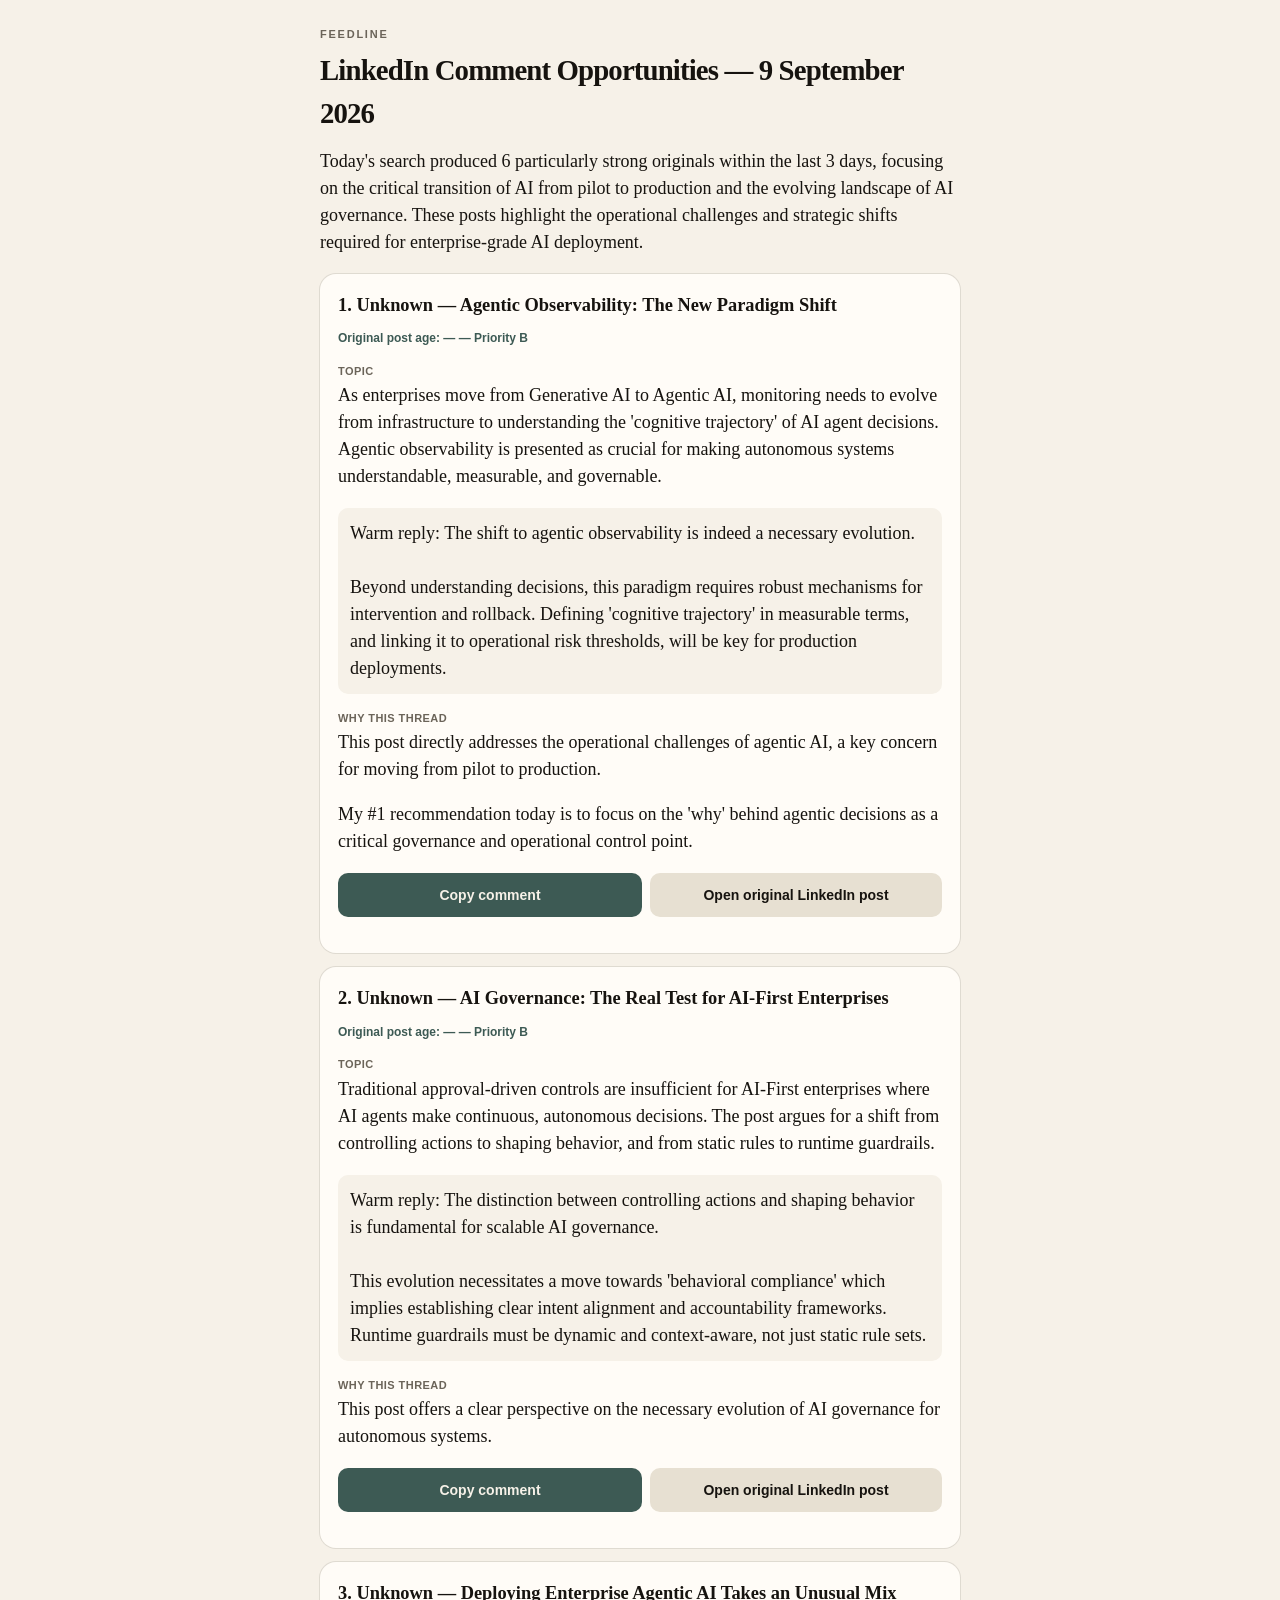
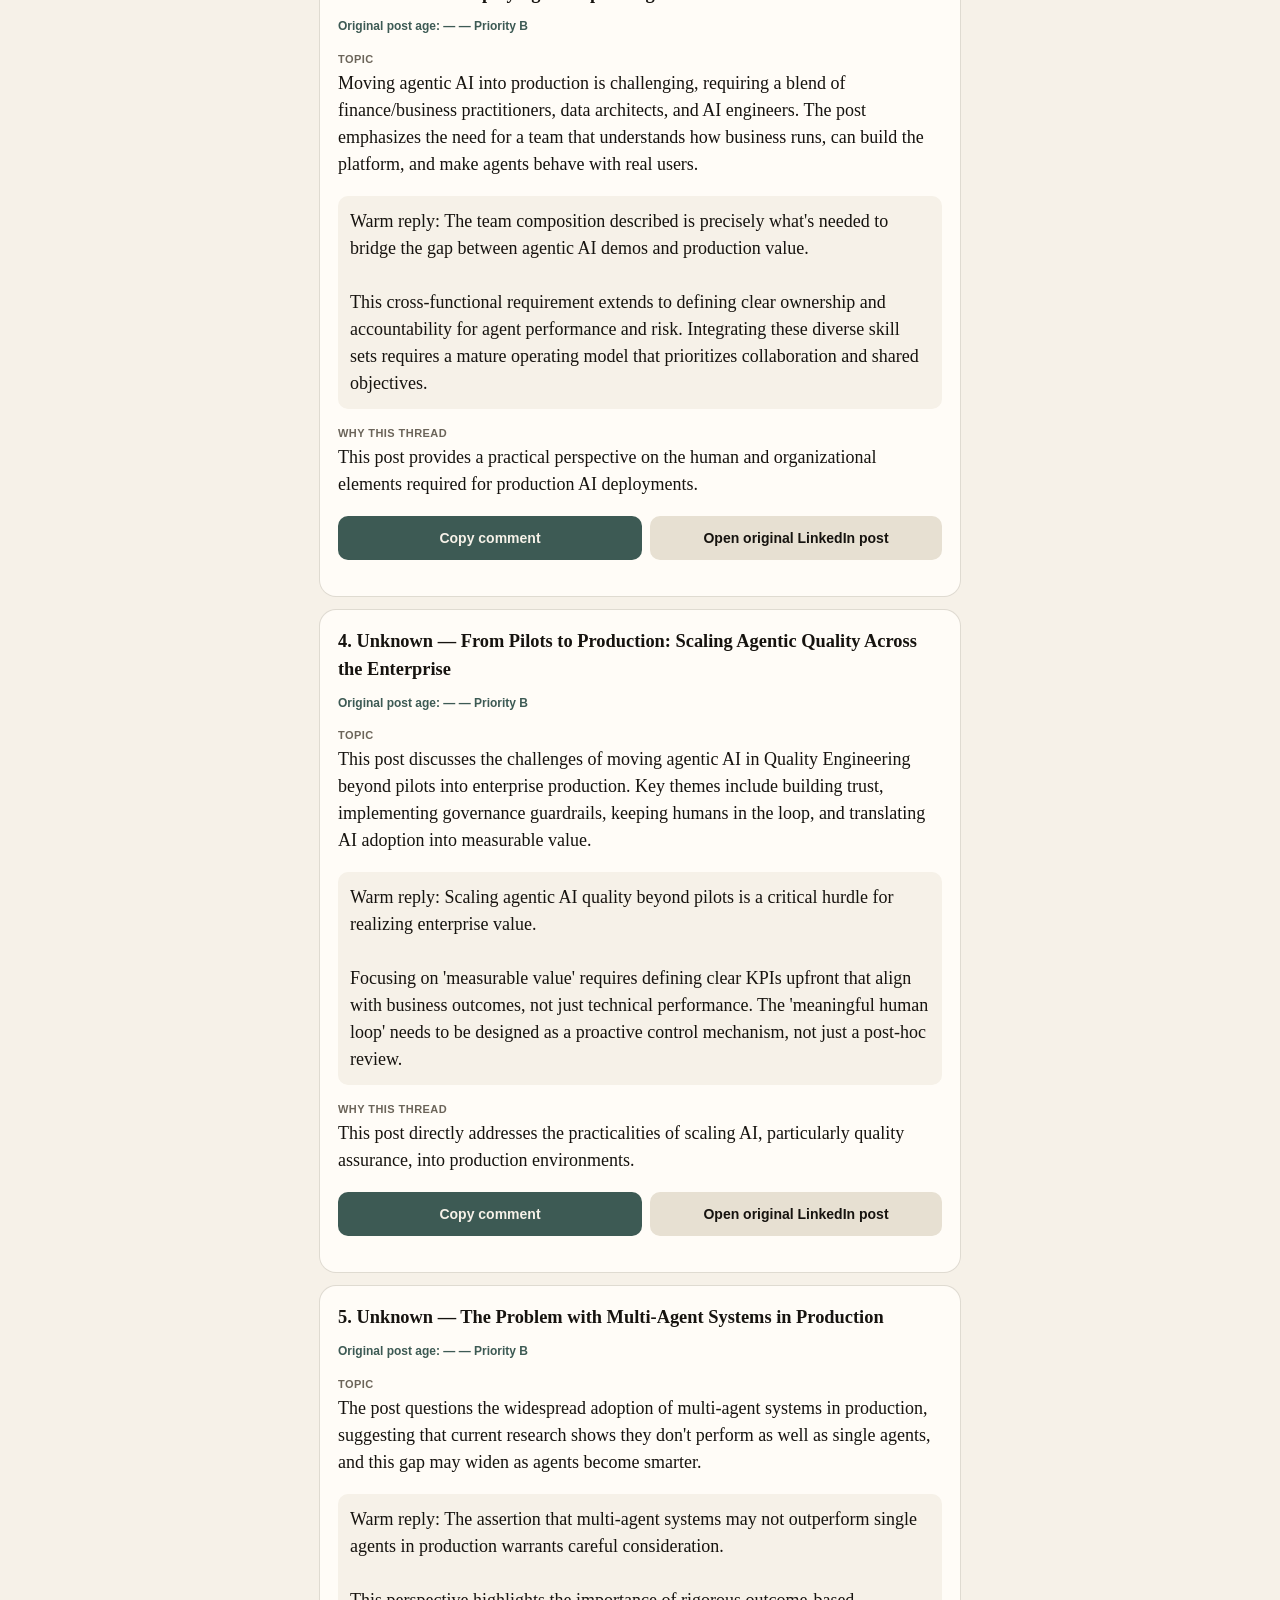
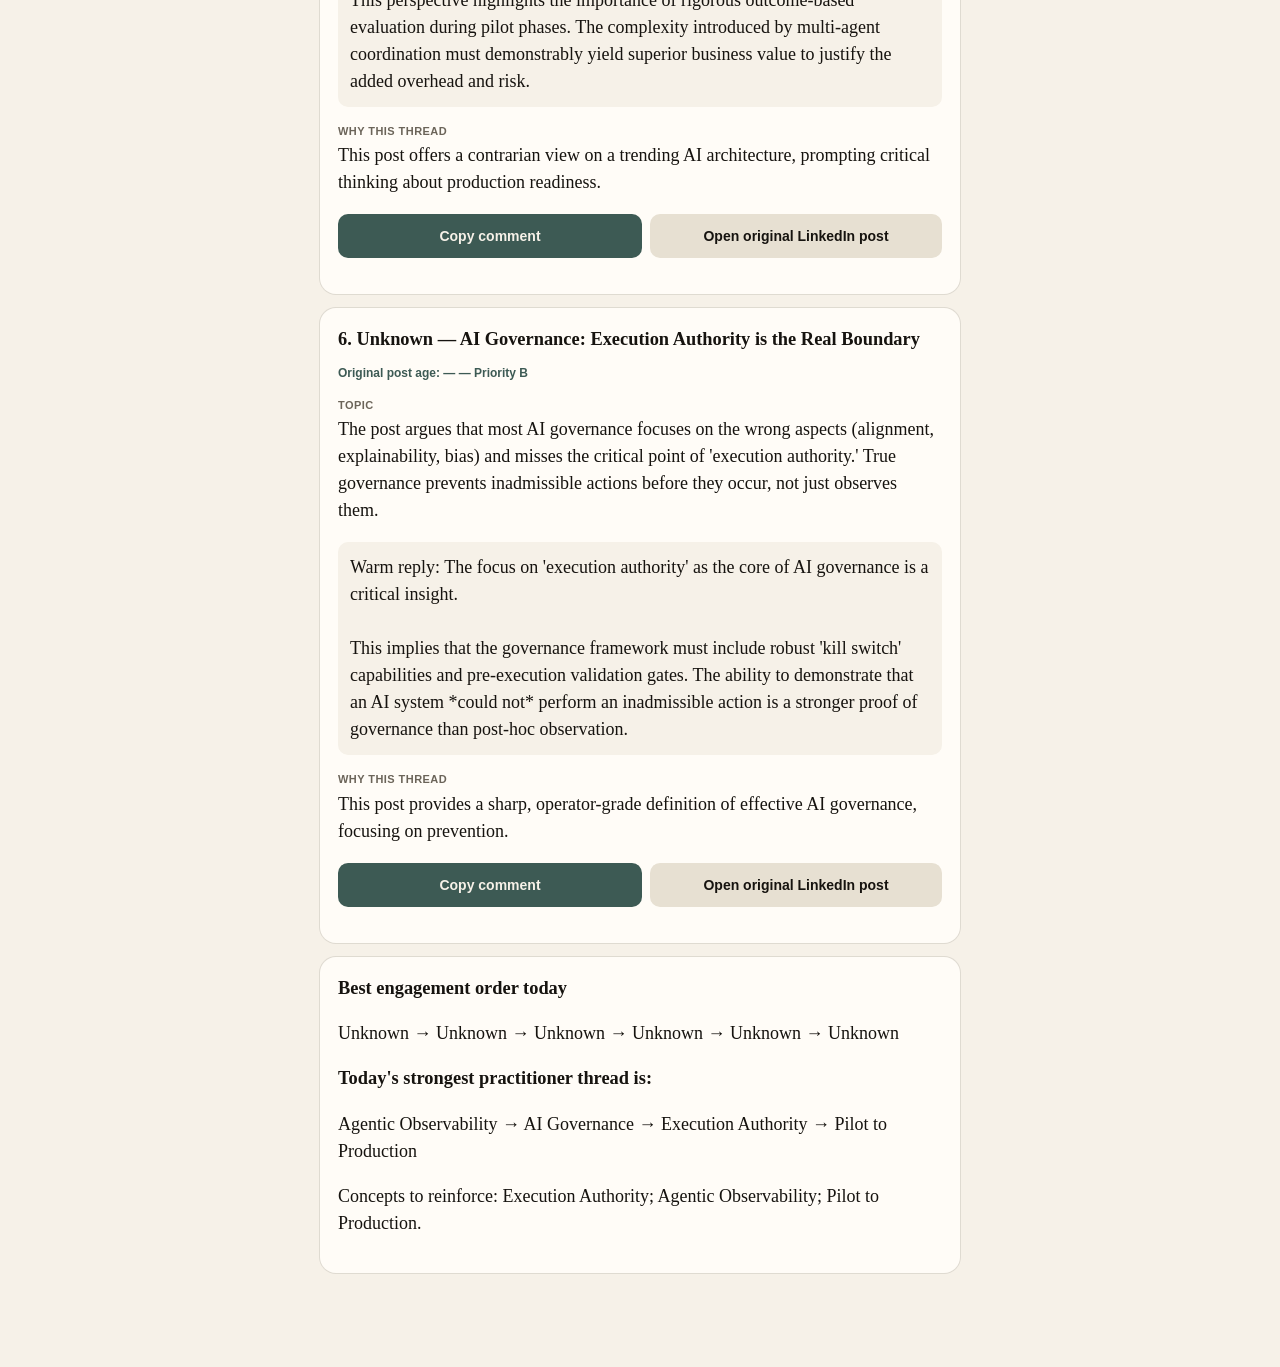
==== docs/archive/2026-09-09.html @ 779141d2 "archive 2026-09-09" ====
<!doctype html>
<html lang="en">
<head>
  <meta charset="utf-8"/>
  <meta name="viewport" content="width=device-width, initial-scale=1"/>
  <title>LinkedIn Comment Opportunities — 9 September 2026</title>
  <style>
    :root { --bg:#f6f1e8; --ink:#16130f; --muted:#6b6459; --card:#fffcf7; --accent:#3d5a54; --line:rgba(22,19,15,.1); }
    * { box-sizing: border-box; }
    body { margin:0; background:var(--bg); color:var(--ink); font: 18px/1.5 Georgia, serif; padding:28px 18px 80px; }
    main { max-width:40rem; margin:0 auto; }
    .kicker { font: 600 11px/1.2 Segoe UI, sans-serif; letter-spacing:.16em; text-transform:uppercase; color:var(--muted); }
    h1 { font-size:1.8rem; letter-spacing:-.03em; margin:8px 0 12px; }
    .lede { margin:0 0 18px; }
    .item { background:var(--card); border-radius:16px; padding:18px; box-shadow:0 0 0 1px var(--line); margin-bottom:14px; }
    h2 { font-size:1.15rem; margin:0 0 6px; }
    .pri { font: 600 12px/1.3 Segoe UI, sans-serif; color:var(--accent); }
    strong { font: 600 11px/1.2 Segoe UI, sans-serif; letter-spacing:.04em; text-transform:uppercase; color:var(--muted); display:block; margin-bottom:4px; }
    blockquote { margin:0 0 10px; padding:12px; background:var(--bg); border-radius:10px; white-space:pre-wrap; }
    .row { display:flex; gap:8px; }
    button, a { min-height:44px; flex:1; display:inline-flex; align-items:center; justify-content:center; border-radius:10px; text-decoration:none; font: 600 14px Segoe UI, sans-serif; }
    button { border:0; background:var(--accent); color:var(--bg); cursor:pointer; }
    a { background:#e7e0d2; color:var(--ink); }
  </style>
</head>
<body>
<main>
  <div class="kicker">Feedline</div>
  <h1>LinkedIn Comment Opportunities — 9 September 2026</h1>
  <p class="lede">Today's search produced 6 particularly strong originals within the last 3 days, focusing on the critical transition of AI from pilot to production and the evolving landscape of AI governance. These posts highlight the operational challenges and strategic shifts required for enterprise-grade AI deployment.</p>
  <section class="item">
  <h2>1. Unknown — Agentic Observability: The New Paradigm Shift</h2>
  <p class="pri">Original post age: — — Priority B</p>
  <p class="topic"><strong>Topic</strong> As enterprises move from Generative AI to Agentic AI, monitoring needs to evolve from infrastructure to understanding the 'cognitive trajectory' of AI agent decisions. Agentic observability is presented as crucial for making autonomous systems understandable, measurable, and governable.</p>
  <blockquote>Warm reply: The shift to agentic observability is indeed a necessary evolution.<br/><br/>Beyond understanding decisions, this paradigm requires robust mechanisms for intervention and rollback. Defining 'cognitive trajectory' in measurable terms, and linking it to operational risk thresholds, will be key for production deployments.</blockquote>
  <p class="why"><strong>Why this thread</strong> This post directly addresses the operational challenges of agentic AI, a key concern for moving from pilot to production.</p>
  <p class="note">My #1 recommendation today is to focus on the 'why' behind agentic decisions as a critical governance and operational control point.</p>
  <p class="row">
    <button type="button" data-copy="Warm reply: The shift to agentic observability is indeed a necessary evolution.

Beyond understanding decisions, this paradigm requires robust mechanisms for intervention and rollback. Defining 'cognitive trajectory' in measurable terms, and linking it to operational risk thresholds, will be key for production deployments.">Copy comment</button>
    <a href="https://www.linkedin.com/feed/update/urn:li:ugcPost:7501569066235486208" target="_blank" rel="noreferrer">Open original LinkedIn post</a>
  </p>
</section>
<section class="item">
  <h2>2. Unknown — AI Governance: The Real Test for AI-First Enterprises</h2>
  <p class="pri">Original post age: — — Priority B</p>
  <p class="topic"><strong>Topic</strong> Traditional approval-driven controls are insufficient for AI-First enterprises where AI agents make continuous, autonomous decisions. The post argues for a shift from controlling actions to shaping behavior, and from static rules to runtime guardrails.</p>
  <blockquote>Warm reply: The distinction between controlling actions and shaping behavior is fundamental for scalable AI governance.<br/><br/>This evolution necessitates a move towards 'behavioral compliance' which implies establishing clear intent alignment and accountability frameworks. Runtime guardrails must be dynamic and context-aware, not just static rule sets.</blockquote>
  <p class="why"><strong>Why this thread</strong> This post offers a clear perspective on the necessary evolution of AI governance for autonomous systems.</p>
  
  <p class="row">
    <button type="button" data-copy="Warm reply: The distinction between controlling actions and shaping behavior is fundamental for scalable AI governance.

This evolution necessitates a move towards 'behavioral compliance' which implies establishing clear intent alignment and accountability frameworks. Runtime guardrails must be dynamic and context-aware, not just static rule sets.">Copy comment</button>
    <a href="https://www.linkedin.com/feed/update/urn:li:ugcPost:7426933922481086464" target="_blank" rel="noreferrer">Open original LinkedIn post</a>
  </p>
</section>
<section class="item">
  <h2>3. Unknown — Deploying Enterprise Agentic AI Takes an Unusual Mix</h2>
  <p class="pri">Original post age: — — Priority B</p>
  <p class="topic"><strong>Topic</strong> Moving agentic AI into production is challenging, requiring a blend of finance/business practitioners, data architects, and AI engineers. The post emphasizes the need for a team that understands how business runs, can build the platform, and make agents behave with real users.</p>
  <blockquote>Warm reply: The team composition described is precisely what's needed to bridge the gap between agentic AI demos and production value.<br/><br/>This cross-functional requirement extends to defining clear ownership and accountability for agent performance and risk. Integrating these diverse skill sets requires a mature operating model that prioritizes collaboration and shared objectives.</blockquote>
  <p class="why"><strong>Why this thread</strong> This post provides a practical perspective on the human and organizational elements required for production AI deployments.</p>
  
  <p class="row">
    <button type="button" data-copy="Warm reply: The team composition described is precisely what's needed to bridge the gap between agentic AI demos and production value.

This cross-functional requirement extends to defining clear ownership and accountability for agent performance and risk. Integrating these diverse skill sets requires a mature operating model that prioritizes collaboration and shared objectives.">Copy comment</button>
    <a href="https://www.linkedin.com/feed/update/urn:li:share:7491062060735369216" target="_blank" rel="noreferrer">Open original LinkedIn post</a>
  </p>
</section>
<section class="item">
  <h2>4. Unknown — From Pilots to Production: Scaling Agentic Quality Across the Enterprise</h2>
  <p class="pri">Original post age: — — Priority B</p>
  <p class="topic"><strong>Topic</strong> This post discusses the challenges of moving agentic AI in Quality Engineering beyond pilots into enterprise production. Key themes include building trust, implementing governance guardrails, keeping humans in the loop, and translating AI adoption into measurable value.</p>
  <blockquote>Warm reply: Scaling agentic AI quality beyond pilots is a critical hurdle for realizing enterprise value.<br/><br/>Focusing on 'measurable value' requires defining clear KPIs upfront that align with business outcomes, not just technical performance. The 'meaningful human loop' needs to be designed as a proactive control mechanism, not just a post-hoc review.</blockquote>
  <p class="why"><strong>Why this thread</strong> This post directly addresses the practicalities of scaling AI, particularly quality assurance, into production environments.</p>
  
  <p class="row">
    <button type="button" data-copy="Warm reply: Scaling agentic AI quality beyond pilots is a critical hurdle for realizing enterprise value.

Focusing on 'measurable value' requires defining clear KPIs upfront that align with business outcomes, not just technical performance. The 'meaningful human loop' needs to be designed as a proactive control mechanism, not just a post-hoc review.">Copy comment</button>
    <a href="https://www.linkedin.com/feed/update/urn:li:share:7503001369935654912" target="_blank" rel="noreferrer">Open original LinkedIn post</a>
  </p>
</section>
<section class="item">
  <h2>5. Unknown — The Problem with Multi-Agent Systems in Production</h2>
  <p class="pri">Original post age: — — Priority B</p>
  <p class="topic"><strong>Topic</strong> The post questions the widespread adoption of multi-agent systems in production, suggesting that current research shows they don't perform as well as single agents, and this gap may widen as agents become smarter.</p>
  <blockquote>Warm reply: The assertion that multi-agent systems may not outperform single agents in production warrants careful consideration.<br/><br/>This perspective highlights the importance of rigorous outcome-based evaluation during pilot phases. The complexity introduced by multi-agent coordination must demonstrably yield superior business value to justify the added overhead and risk.</blockquote>
  <p class="why"><strong>Why this thread</strong> This post offers a contrarian view on a trending AI architecture, prompting critical thinking about production readiness.</p>
  
  <p class="row">
    <button type="button" data-copy="Warm reply: The assertion that multi-agent systems may not outperform single agents in production warrants careful consideration.

This perspective highlights the importance of rigorous outcome-based evaluation during pilot phases. The complexity introduced by multi-agent coordination must demonstrably yield superior business value to justify the added overhead and risk.">Copy comment</button>
    <a href="https://www.linkedin.com/feed/update/urn:li:ugcPost:7501800679838003200" target="_blank" rel="noreferrer">Open original LinkedIn post</a>
  </p>
</section>
<section class="item">
  <h2>6. Unknown — AI Governance: Execution Authority is the Real Boundary</h2>
  <p class="pri">Original post age: — — Priority B</p>
  <p class="topic"><strong>Topic</strong> The post argues that most AI governance focuses on the wrong aspects (alignment, explainability, bias) and misses the critical point of 'execution authority.' True governance prevents inadmissible actions before they occur, not just observes them.</p>
  <blockquote>Warm reply: The focus on 'execution authority' as the core of AI governance is a critical insight.<br/><br/>This implies that the governance framework must include robust 'kill switch' capabilities and pre-execution validation gates. The ability to demonstrate that an AI system *could not* perform an inadmissible action is a stronger proof of governance than post-hoc observation.</blockquote>
  <p class="why"><strong>Why this thread</strong> This post provides a sharp, operator-grade definition of effective AI governance, focusing on prevention.</p>
  
  <p class="row">
    <button type="button" data-copy="Warm reply: The focus on 'execution authority' as the core of AI governance is a critical insight.

This implies that the governance framework must include robust 'kill switch' capabilities and pre-execution validation gates. The ability to demonstrate that an AI system *could not* perform an inadmissible action is a stronger proof of governance than post-hoc observation.">Copy comment</button>
    <a href="https://www.linkedin.com/feed/update/urn:li:ugcPost:7500919466998992896" target="_blank" rel="noreferrer">Open original LinkedIn post</a>
  </p>
</section>
  <section class="item">
    <h2>Best engagement order today</h2>
    <p>Unknown → Unknown → Unknown → Unknown → Unknown → Unknown</p>
    <h2>Today's strongest practitioner thread is:</h2>
    <p>Agentic Observability → AI Governance → Execution Authority → Pilot to Production</p>
    <p>Concepts to reinforce: Execution Authority; Agentic Observability; Pilot to Production.</p>
  </section>
</main>
<script>
  document.querySelectorAll("[data-copy]").forEach((btn) => {
    btn.addEventListener("click", async () => {
      const text = btn.getAttribute("data-copy") || "";
      try { await navigator.clipboard.writeText(text); btn.textContent = "Copied";
        setTimeout(() => { btn.textContent = "Copy comment"; }, 1400); } catch {}
    });
  });
</script>
</body>
</html>
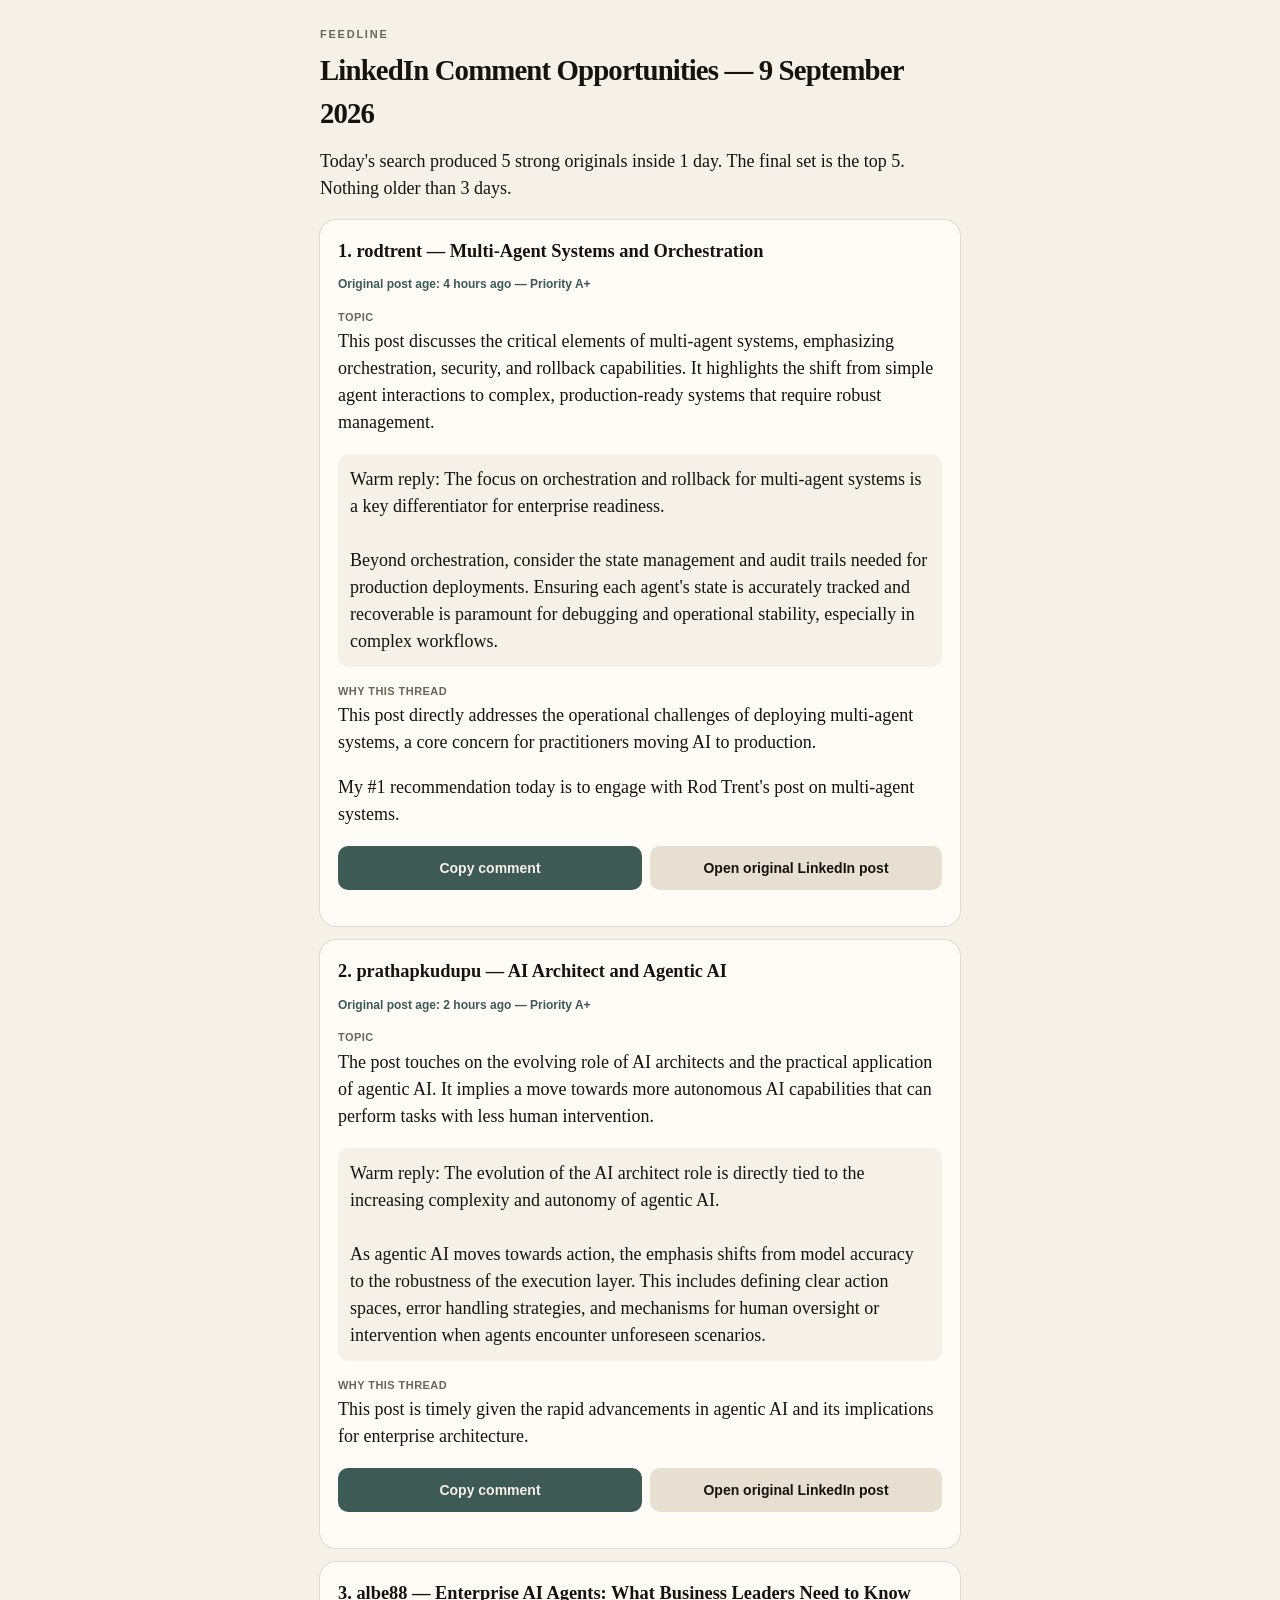
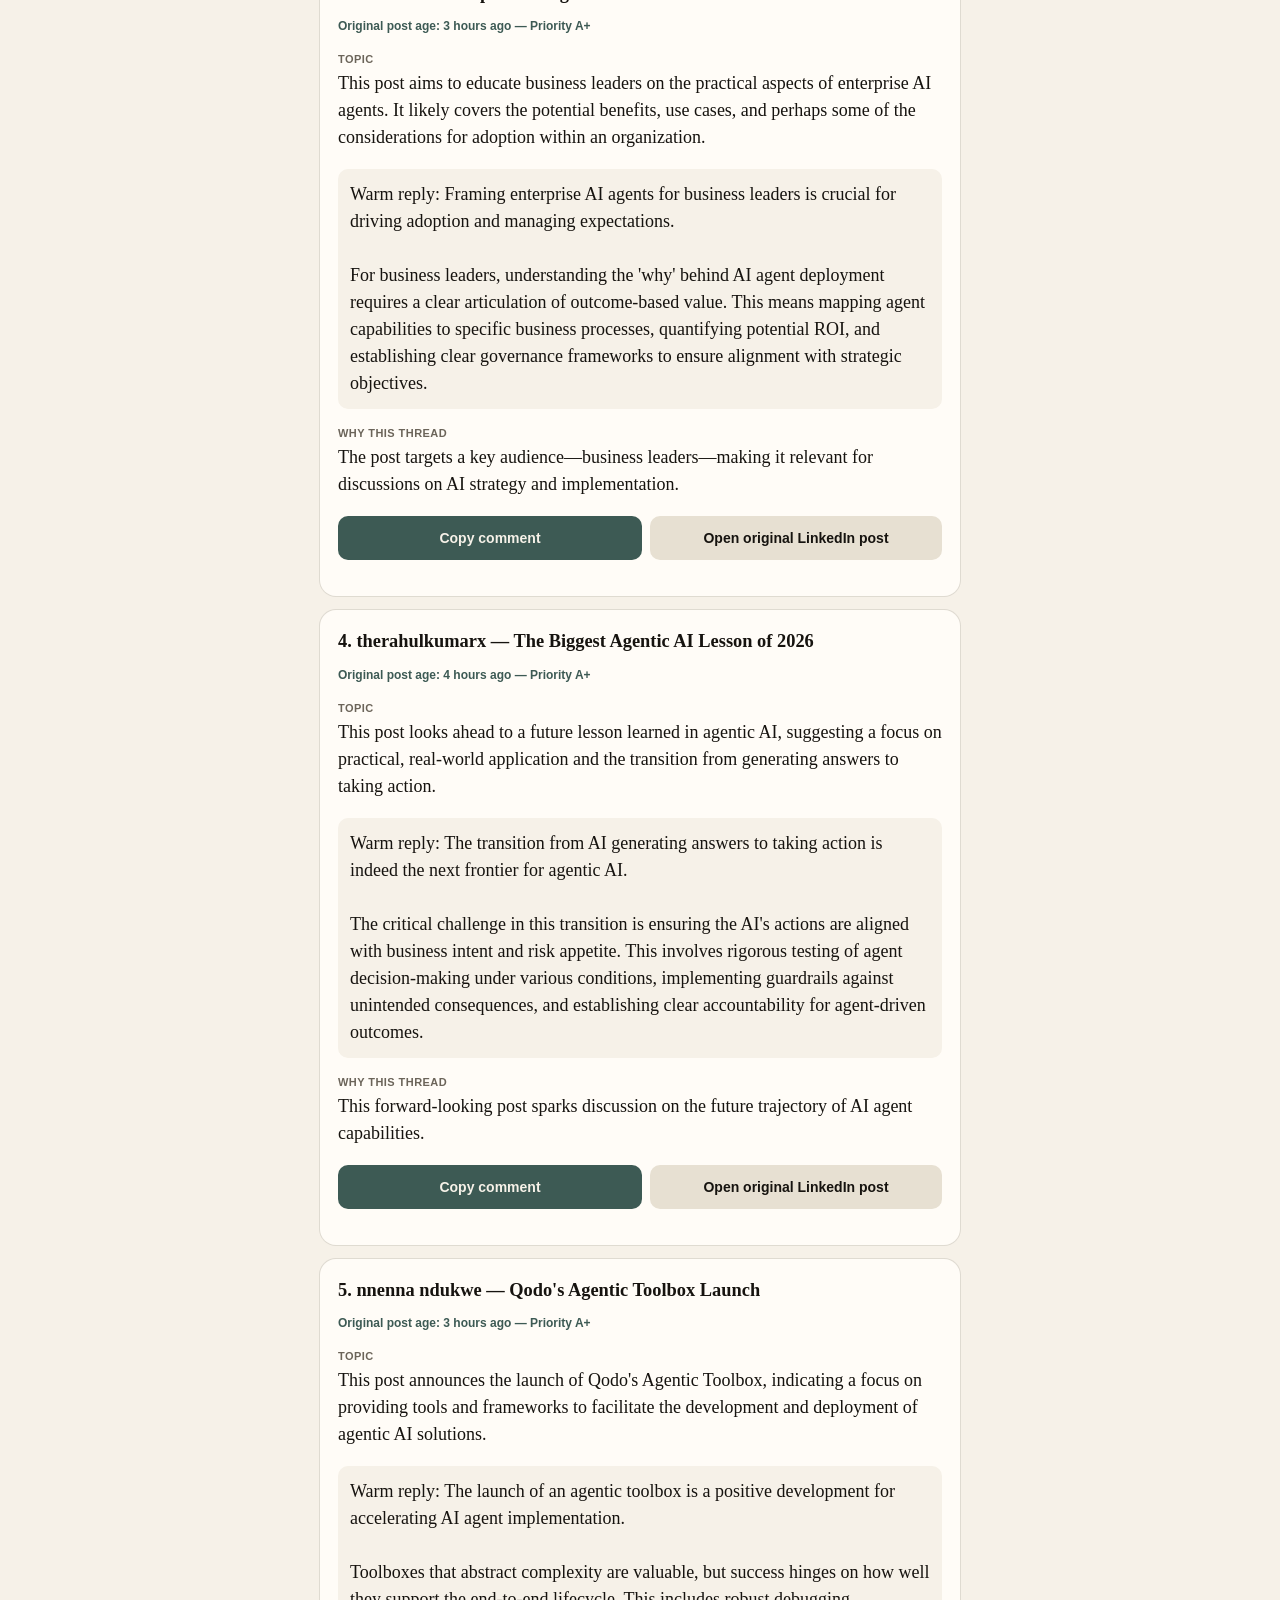
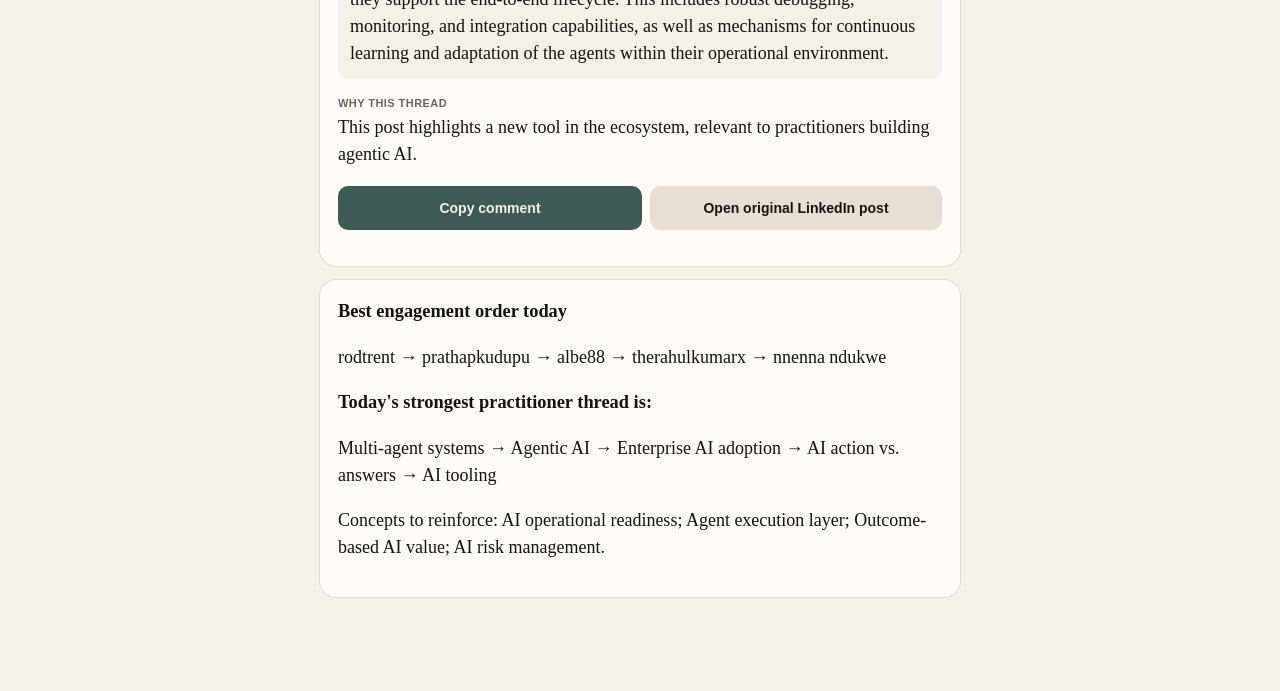
==== commit 60f257ad: "archive 2026-09-09" ====
--- a/docs/archive/2026-09-09.html
+++ b/docs/archive/2026-09-09.html
@@ -27,97 +27,83 @@
 <main>
   <div class="kicker">Feedline</div>
   <h1>LinkedIn Comment Opportunities — 9 September 2026</h1>
-  <p class="lede">Today's search produced 6 particularly strong originals within the last 3 days, focusing on the critical transition of AI from pilot to production and the evolving landscape of AI governance. These posts highlight the operational challenges and strategic shifts required for enterprise-grade AI deployment.</p>
+  <p class="lede">Today's search produced 5 strong originals inside 1 day. The final set is the top 5. Nothing older than 3 days.</p>
   <section class="item">
-  <h2>1. Unknown — Agentic Observability: The New Paradigm Shift</h2>
-  <p class="pri">Original post age: — — Priority B</p>
-  <p class="topic"><strong>Topic</strong> As enterprises move from Generative AI to Agentic AI, monitoring needs to evolve from infrastructure to understanding the 'cognitive trajectory' of AI agent decisions. Agentic observability is presented as crucial for making autonomous systems understandable, measurable, and governable.</p>
-  <blockquote>Warm reply: The shift to agentic observability is indeed a necessary evolution.<br/><br/>Beyond understanding decisions, this paradigm requires robust mechanisms for intervention and rollback. Defining 'cognitive trajectory' in measurable terms, and linking it to operational risk thresholds, will be key for production deployments.</blockquote>
-  <p class="why"><strong>Why this thread</strong> This post directly addresses the operational challenges of agentic AI, a key concern for moving from pilot to production.</p>
-  <p class="note">My #1 recommendation today is to focus on the 'why' behind agentic decisions as a critical governance and operational control point.</p>
+  <h2>1. rodtrent — Multi-Agent Systems and Orchestration</h2>
+  <p class="pri">Original post age: 4 hours ago — Priority A+</p>
+  <p class="topic"><strong>Topic</strong> This post discusses the critical elements of multi-agent systems, emphasizing orchestration, security, and rollback capabilities. It highlights the shift from simple agent interactions to complex, production-ready systems that require robust management.</p>
+  <blockquote>Warm reply: The focus on orchestration and rollback for multi-agent systems is a key differentiator for enterprise readiness.<br/><br/>Beyond orchestration, consider the state management and audit trails needed for production deployments. Ensuring each agent's state is accurately tracked and recoverable is paramount for debugging and operational stability, especially in complex workflows.</blockquote>
+  <p class="why"><strong>Why this thread</strong> This post directly addresses the operational challenges of deploying multi-agent systems, a core concern for practitioners moving AI to production.</p>
+  <p class="note">My #1 recommendation today is to engage with Rod Trent's post on multi-agent systems.</p>
   <p class="row">
-    <button type="button" data-copy="Warm reply: The shift to agentic observability is indeed a necessary evolution.
+    <button type="button" data-copy="Warm reply: The focus on orchestration and rollback for multi-agent systems is a key differentiator for enterprise readiness.
 
-Beyond understanding decisions, this paradigm requires robust mechanisms for intervention and rollback. Defining 'cognitive trajectory' in measurable terms, and linking it to operational risk thresholds, will be key for production deployments.">Copy comment</button>
-    <a href="https://www.linkedin.com/feed/update/urn:li:ugcPost:7501569066235486208" target="_blank" rel="noreferrer">Open original LinkedIn post</a>
+Beyond orchestration, consider the state management and audit trails needed for production deployments. Ensuring each agent's state is accurately tracked and recoverable is paramount for debugging and operational stability, especially in complex workflows.">Copy comment</button>
+    <a href="https://www.linkedin.com/posts/rodtrent_multi-agent-systems-and-orchestration-the-activity-7503423388833640448-Z2Zv" target="_blank" rel="noreferrer">Open original LinkedIn post</a>
   </p>
 </section>
 <section class="item">
-  <h2>2. Unknown — AI Governance: The Real Test for AI-First Enterprises</h2>
-  <p class="pri">Original post age: — — Priority B</p>
-  <p class="topic"><strong>Topic</strong> Traditional approval-driven controls are insufficient for AI-First enterprises where AI agents make continuous, autonomous decisions. The post argues for a shift from controlling actions to shaping behavior, and from static rules to runtime guardrails.</p>
-  <blockquote>Warm reply: The distinction between controlling actions and shaping behavior is fundamental for scalable AI governance.<br/><br/>This evolution necessitates a move towards 'behavioral compliance' which implies establishing clear intent alignment and accountability frameworks. Runtime guardrails must be dynamic and context-aware, not just static rule sets.</blockquote>
-  <p class="why"><strong>Why this thread</strong> This post offers a clear perspective on the necessary evolution of AI governance for autonomous systems.</p>
+  <h2>2. prathapkudupu — AI Architect and Agentic AI</h2>
+  <p class="pri">Original post age: 2 hours ago — Priority A+</p>
+  <p class="topic"><strong>Topic</strong> The post touches on the evolving role of AI architects and the practical application of agentic AI. It implies a move towards more autonomous AI capabilities that can perform tasks with less human intervention.</p>
+  <blockquote>Warm reply: The evolution of the AI architect role is directly tied to the increasing complexity and autonomy of agentic AI.<br/><br/>As agentic AI moves towards action, the emphasis shifts from model accuracy to the robustness of the execution layer. This includes defining clear action spaces, error handling strategies, and mechanisms for human oversight or intervention when agents encounter unforeseen scenarios.</blockquote>
+  <p class="why"><strong>Why this thread</strong> This post is timely given the rapid advancements in agentic AI and its implications for enterprise architecture.</p>
   
   <p class="row">
-    <button type="button" data-copy="Warm reply: The distinction between controlling actions and shaping behavior is fundamental for scalable AI governance.
+    <button type="button" data-copy="Warm reply: The evolution of the AI architect role is directly tied to the increasing complexity and autonomy of agentic AI.
 
-This evolution necessitates a move towards 'behavioral compliance' which implies establishing clear intent alignment and accountability frameworks. Runtime guardrails must be dynamic and context-aware, not just static rule sets.">Copy comment</button>
-    <a href="https://www.linkedin.com/feed/update/urn:li:ugcPost:7426933922481086464" target="_blank" rel="noreferrer">Open original LinkedIn post</a>
+As agentic AI moves towards action, the emphasis shifts from model accuracy to the robustness of the execution layer. This includes defining clear action spaces, error handling strategies, and mechanisms for human oversight or intervention when agents encounter unforeseen scenarios.">Copy comment</button>
+    <a href="https://www.linkedin.com/posts/prathapkudupu_ai-artificialintelligence-aiarchitect-activity-7503450584704991232-O6sh" target="_blank" rel="noreferrer">Open original LinkedIn post</a>
   </p>
 </section>
 <section class="item">
-  <h2>3. Unknown — Deploying Enterprise Agentic AI Takes an Unusual Mix</h2>
-  <p class="pri">Original post age: — — Priority B</p>
-  <p class="topic"><strong>Topic</strong> Moving agentic AI into production is challenging, requiring a blend of finance/business practitioners, data architects, and AI engineers. The post emphasizes the need for a team that understands how business runs, can build the platform, and make agents behave with real users.</p>
-  <blockquote>Warm reply: The team composition described is precisely what's needed to bridge the gap between agentic AI demos and production value.<br/><br/>This cross-functional requirement extends to defining clear ownership and accountability for agent performance and risk. Integrating these diverse skill sets requires a mature operating model that prioritizes collaboration and shared objectives.</blockquote>
-  <p class="why"><strong>Why this thread</strong> This post provides a practical perspective on the human and organizational elements required for production AI deployments.</p>
+  <h2>3. albe88 — Enterprise AI Agents: What Business Leaders Need to Know</h2>
+  <p class="pri">Original post age: 3 hours ago — Priority A+</p>
+  <p class="topic"><strong>Topic</strong> This post aims to educate business leaders on the practical aspects of enterprise AI agents. It likely covers the potential benefits, use cases, and perhaps some of the considerations for adoption within an organization.</p>
+  <blockquote>Warm reply: Framing enterprise AI agents for business leaders is crucial for driving adoption and managing expectations.<br/><br/>For business leaders, understanding the 'why' behind AI agent deployment requires a clear articulation of outcome-based value. This means mapping agent capabilities to specific business processes, quantifying potential ROI, and establishing clear governance frameworks to ensure alignment with strategic objectives.</blockquote>
+  <p class="why"><strong>Why this thread</strong> The post targets a key audience—business leaders—making it relevant for discussions on AI strategy and implementation.</p>
   
   <p class="row">
-    <button type="button" data-copy="Warm reply: The team composition described is precisely what's needed to bridge the gap between agentic AI demos and production value.
+    <button type="button" data-copy="Warm reply: Framing enterprise AI agents for business leaders is crucial for driving adoption and managing expectations.
 
-This cross-functional requirement extends to defining clear ownership and accountability for agent performance and risk. Integrating these diverse skill sets requires a mature operating model that prioritizes collaboration and shared objectives.">Copy comment</button>
-    <a href="https://www.linkedin.com/feed/update/urn:li:share:7491062060735369216" target="_blank" rel="noreferrer">Open original LinkedIn post</a>
+For business leaders, understanding the 'why' behind AI agent deployment requires a clear articulation of outcome-based value. This means mapping agent capabilities to specific business processes, quantifying potential ROI, and establishing clear governance frameworks to ensure alignment with strategic objectives.">Copy comment</button>
+    <a href="https://www.linkedin.com/posts/albe88_aiagents-enterpriseai-aigovernance-activity-7503438494082445312-mMGJ" target="_blank" rel="noreferrer">Open original LinkedIn post</a>
   </p>
 </section>
 <section class="item">
-  <h2>4. Unknown — From Pilots to Production: Scaling Agentic Quality Across the Enterprise</h2>
-  <p class="pri">Original post age: — — Priority B</p>
-  <p class="topic"><strong>Topic</strong> This post discusses the challenges of moving agentic AI in Quality Engineering beyond pilots into enterprise production. Key themes include building trust, implementing governance guardrails, keeping humans in the loop, and translating AI adoption into measurable value.</p>
-  <blockquote>Warm reply: Scaling agentic AI quality beyond pilots is a critical hurdle for realizing enterprise value.<br/><br/>Focusing on 'measurable value' requires defining clear KPIs upfront that align with business outcomes, not just technical performance. The 'meaningful human loop' needs to be designed as a proactive control mechanism, not just a post-hoc review.</blockquote>
-  <p class="why"><strong>Why this thread</strong> This post directly addresses the practicalities of scaling AI, particularly quality assurance, into production environments.</p>
+  <h2>4. therahulkumarx — The Biggest Agentic AI Lesson of 2026</h2>
+  <p class="pri">Original post age: 4 hours ago — Priority A+</p>
+  <p class="topic"><strong>Topic</strong> This post looks ahead to a future lesson learned in agentic AI, suggesting a focus on practical, real-world application and the transition from generating answers to taking action.</p>
+  <blockquote>Warm reply: The transition from AI generating answers to taking action is indeed the next frontier for agentic AI.<br/><br/>The critical challenge in this transition is ensuring the AI's actions are aligned with business intent and risk appetite. This involves rigorous testing of agent decision-making under various conditions, implementing guardrails against unintended consequences, and establishing clear accountability for agent-driven outcomes.</blockquote>
+  <p class="why"><strong>Why this thread</strong> This forward-looking post sparks discussion on the future trajectory of AI agent capabilities.</p>
   
   <p class="row">
-    <button type="button" data-copy="Warm reply: Scaling agentic AI quality beyond pilots is a critical hurdle for realizing enterprise value.
+    <button type="button" data-copy="Warm reply: The transition from AI generating answers to taking action is indeed the next frontier for agentic AI.
 
-Focusing on 'measurable value' requires defining clear KPIs upfront that align with business outcomes, not just technical performance. The 'meaningful human loop' needs to be designed as a proactive control mechanism, not just a post-hoc review.">Copy comment</button>
-    <a href="https://www.linkedin.com/feed/update/urn:li:share:7503001369935654912" target="_blank" rel="noreferrer">Open original LinkedIn post</a>
+The critical challenge in this transition is ensuring the AI's actions are aligned with business intent and risk appetite. This involves rigorous testing of agent decision-making under various conditions, implementing guardrails against unintended consequences, and establishing clear accountability for agent-driven outcomes.">Copy comment</button>
+    <a href="https://www.linkedin.com/posts/therahulkumarx_the-biggest-agentic-ai-lesson-of-2026-isnt-activity-7503422962323070976-h7Fa" target="_blank" rel="noreferrer">Open original LinkedIn post</a>
   </p>
 </section>
 <section class="item">
-  <h2>5. Unknown — The Problem with Multi-Agent Systems in Production</h2>
-  <p class="pri">Original post age: — — Priority B</p>
-  <p class="topic"><strong>Topic</strong> The post questions the widespread adoption of multi-agent systems in production, suggesting that current research shows they don't perform as well as single agents, and this gap may widen as agents become smarter.</p>
-  <blockquote>Warm reply: The assertion that multi-agent systems may not outperform single agents in production warrants careful consideration.<br/><br/>This perspective highlights the importance of rigorous outcome-based evaluation during pilot phases. The complexity introduced by multi-agent coordination must demonstrably yield superior business value to justify the added overhead and risk.</blockquote>
-  <p class="why"><strong>Why this thread</strong> This post offers a contrarian view on a trending AI architecture, prompting critical thinking about production readiness.</p>
+  <h2>5. nnenna ndukwe — Qodo's Agentic Toolbox Launch</h2>
+  <p class="pri">Original post age: 3 hours ago — Priority A+</p>
+  <p class="topic"><strong>Topic</strong> This post announces the launch of Qodo's Agentic Toolbox, indicating a focus on providing tools and frameworks to facilitate the development and deployment of agentic AI solutions.</p>
+  <blockquote>Warm reply: The launch of an agentic toolbox is a positive development for accelerating AI agent implementation.<br/><br/>Toolboxes that abstract complexity are valuable, but success hinges on how well they support the end-to-end lifecycle. This includes robust debugging, monitoring, and integration capabilities, as well as mechanisms for continuous learning and adaptation of the agents within their operational environment.</blockquote>
+  <p class="why"><strong>Why this thread</strong> This post highlights a new tool in the ecosystem, relevant to practitioners building agentic AI.</p>
   
   <p class="row">
-    <button type="button" data-copy="Warm reply: The assertion that multi-agent systems may not outperform single agents in production warrants careful consideration.
+    <button type="button" data-copy="Warm reply: The launch of an agentic toolbox is a positive development for accelerating AI agent implementation.
 
-This perspective highlights the importance of rigorous outcome-based evaluation during pilot phases. The complexity introduced by multi-agent coordination must demonstrably yield superior business value to justify the added overhead and risk.">Copy comment</button>
-    <a href="https://www.linkedin.com/feed/update/urn:li:ugcPost:7501800679838003200" target="_blank" rel="noreferrer">Open original LinkedIn post</a>
-  </p>
-</section>
-<section class="item">
-  <h2>6. Unknown — AI Governance: Execution Authority is the Real Boundary</h2>
-  <p class="pri">Original post age: — — Priority B</p>
-  <p class="topic"><strong>Topic</strong> The post argues that most AI governance focuses on the wrong aspects (alignment, explainability, bias) and misses the critical point of 'execution authority.' True governance prevents inadmissible actions before they occur, not just observes them.</p>
-  <blockquote>Warm reply: The focus on 'execution authority' as the core of AI governance is a critical insight.<br/><br/>This implies that the governance framework must include robust 'kill switch' capabilities and pre-execution validation gates. The ability to demonstrate that an AI system *could not* perform an inadmissible action is a stronger proof of governance than post-hoc observation.</blockquote>
-  <p class="why"><strong>Why this thread</strong> This post provides a sharp, operator-grade definition of effective AI governance, focusing on prevention.</p>
-  
-  <p class="row">
-    <button type="button" data-copy="Warm reply: The focus on 'execution authority' as the core of AI governance is a critical insight.
-
-This implies that the governance framework must include robust 'kill switch' capabilities and pre-execution validation gates. The ability to demonstrate that an AI system *could not* perform an inadmissible action is a stronger proof of governance than post-hoc observation.">Copy comment</button>
-    <a href="https://www.linkedin.com/feed/update/urn:li:ugcPost:7500919466998992896" target="_blank" rel="noreferrer">Open original LinkedIn post</a>
+Toolboxes that abstract complexity are valuable, but success hinges on how well they support the end-to-end lifecycle. This includes robust debugging, monitoring, and integration capabilities, as well as mechanisms for continuous learning and adaptation of the agents within their operational environment.">Copy comment</button>
+    <a href="https://www.linkedin.com/posts/nnenna-ndukwe_today-we-launched-qodos-agentic-toolbox-activity-7503439121554685953-wYZb" target="_blank" rel="noreferrer">Open original LinkedIn post</a>
   </p>
 </section>
   <section class="item">
     <h2>Best engagement order today</h2>
-    <p>Unknown → Unknown → Unknown → Unknown → Unknown → Unknown</p>
+    <p>rodtrent → prathapkudupu → albe88 → therahulkumarx → nnenna ndukwe</p>
     <h2>Today's strongest practitioner thread is:</h2>
-    <p>Agentic Observability → AI Governance → Execution Authority → Pilot to Production</p>
-    <p>Concepts to reinforce: Execution Authority; Agentic Observability; Pilot to Production.</p>
+    <p>Multi-agent systems → Agentic AI → Enterprise AI adoption → AI action vs. answers → AI tooling</p>
+    <p>Concepts to reinforce: AI operational readiness; Agent execution layer; Outcome-based AI value; AI risk management.</p>
   </section>
 </main>
 <script>
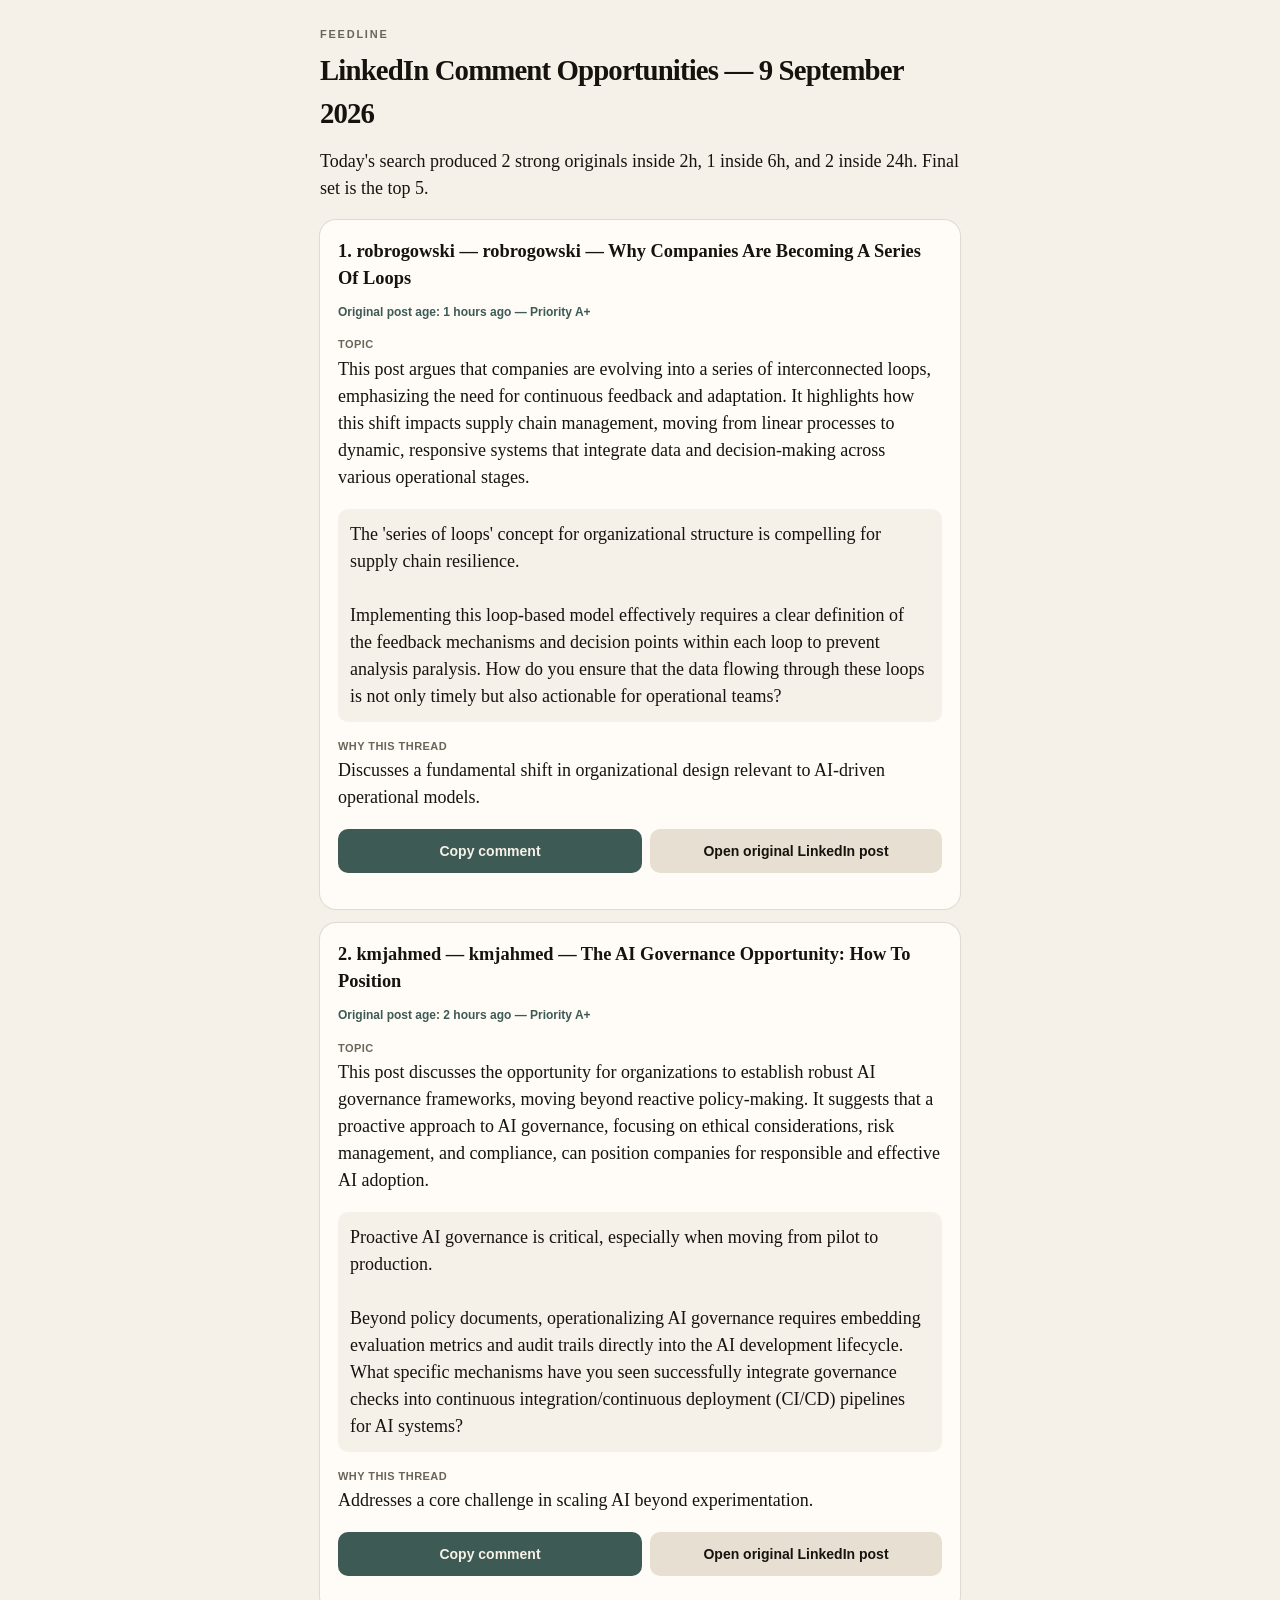
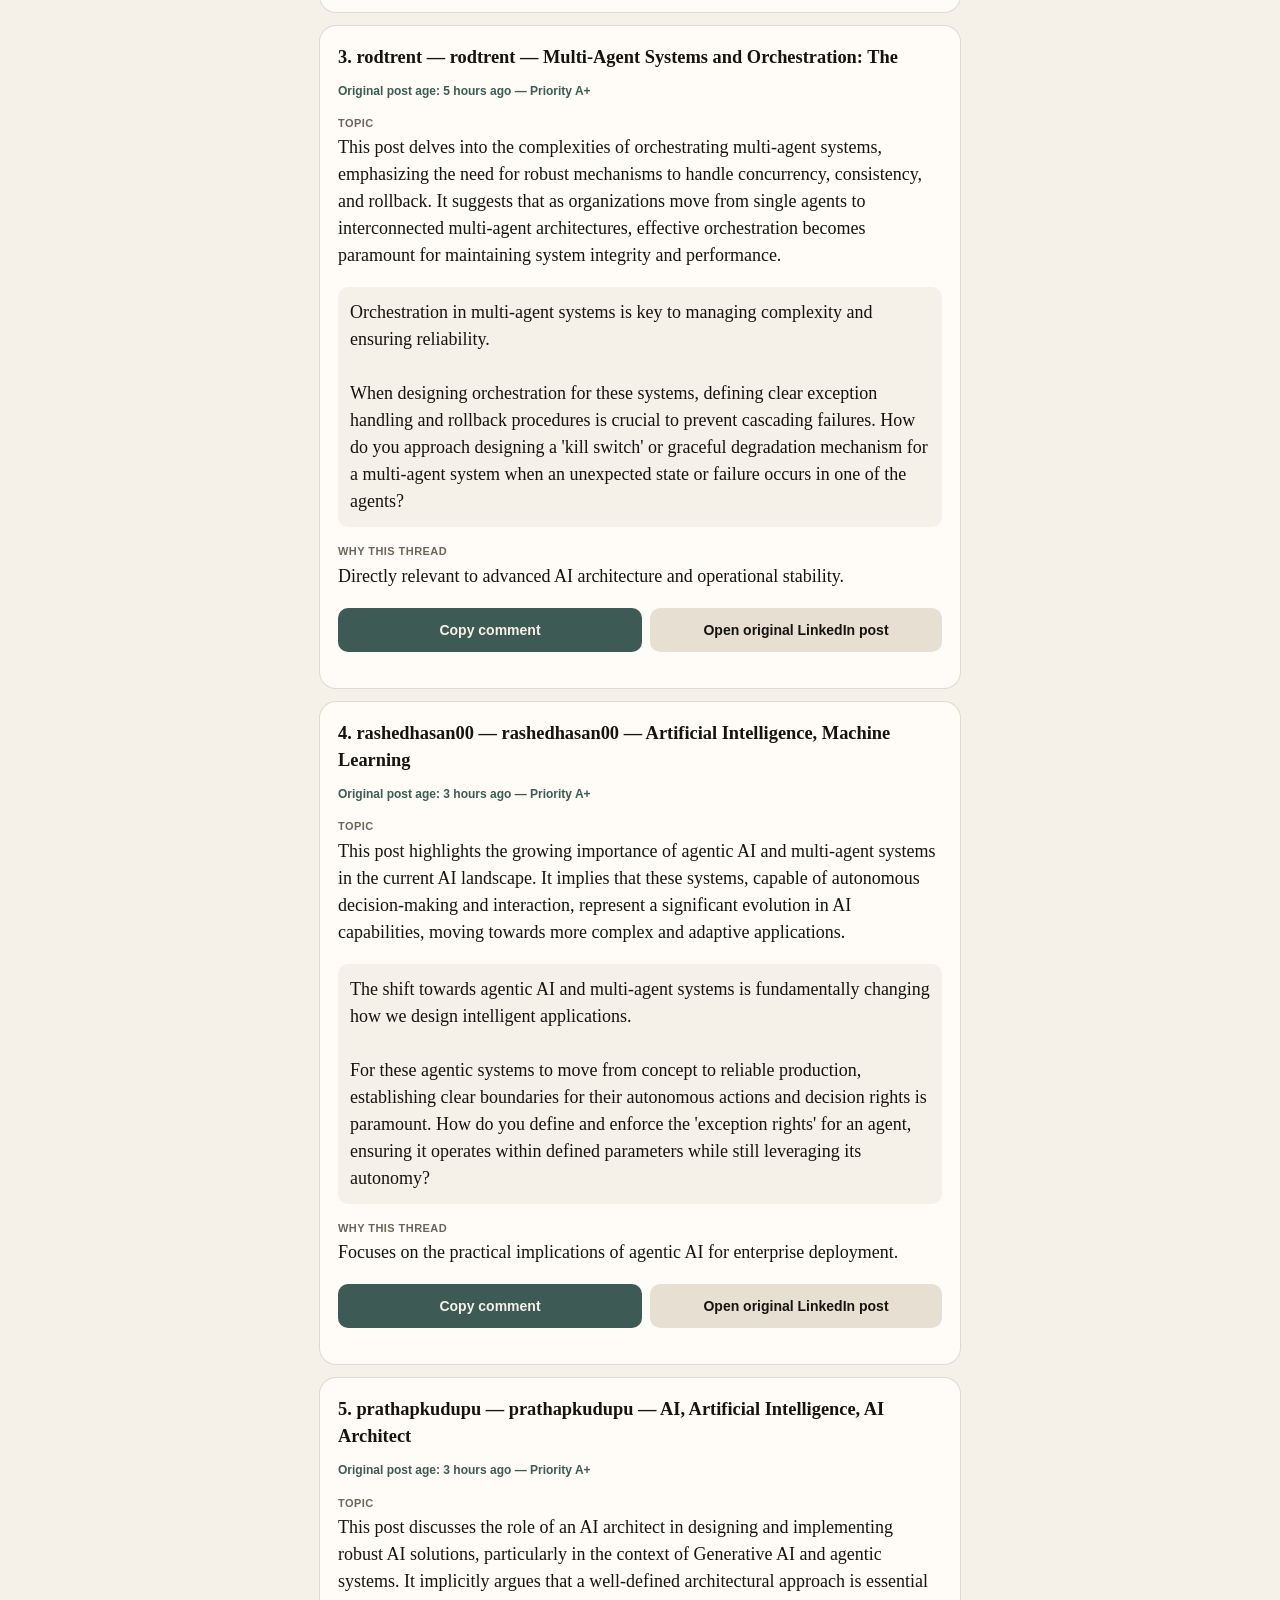
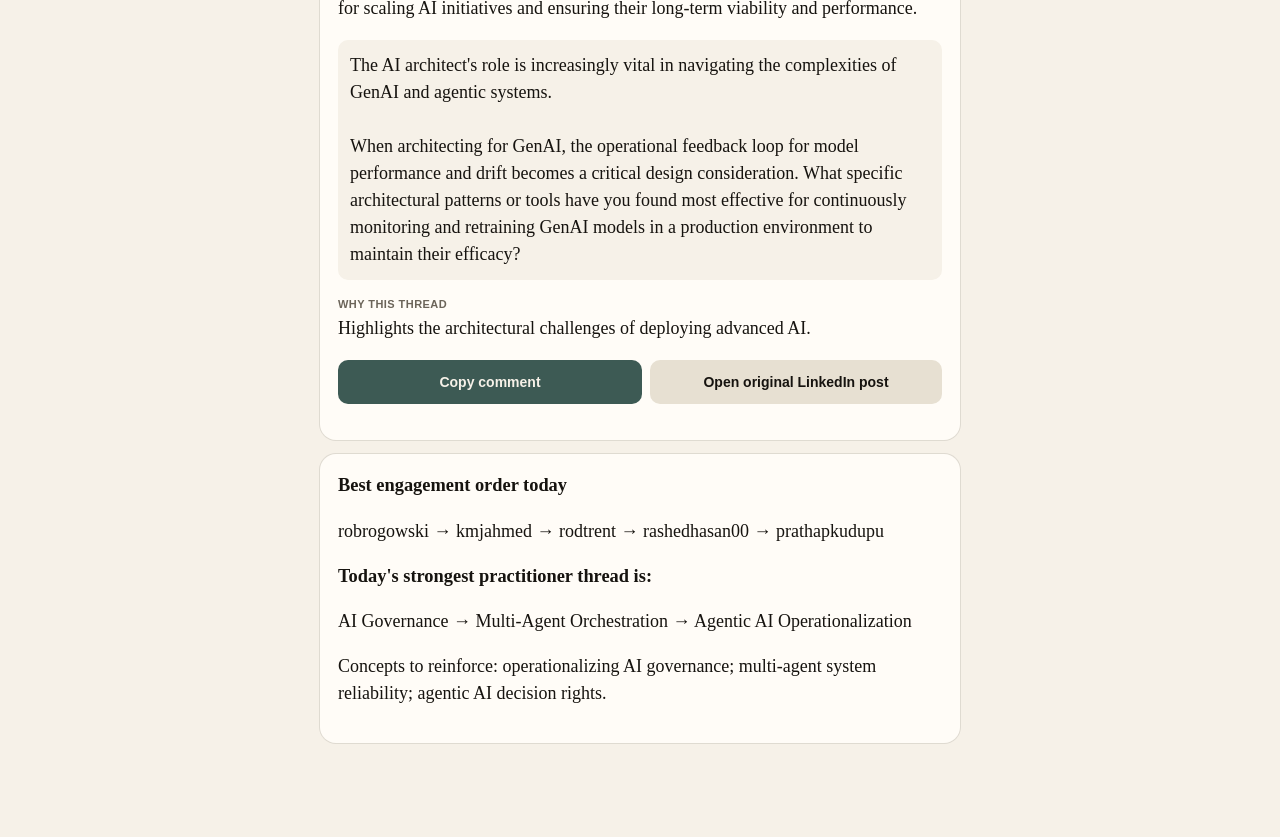
==== commit 3a2b42d8: "archive 2026-09-09" ====
--- a/docs/archive/2026-09-09.html
+++ b/docs/archive/2026-09-09.html
@@ -27,83 +27,83 @@
 <main>
   <div class="kicker">Feedline</div>
   <h1>LinkedIn Comment Opportunities — 9 September 2026</h1>
-  <p class="lede">Today's search produced 5 strong originals inside 1 day. The final set is the top 5. Nothing older than 3 days.</p>
+  <p class="lede">Today's search produced 2 strong originals inside 2h, 1 inside 6h, and 2 inside 24h. Final set is the top 5.</p>
   <section class="item">
-  <h2>1. rodtrent — Multi-Agent Systems and Orchestration</h2>
-  <p class="pri">Original post age: 4 hours ago — Priority A+</p>
-  <p class="topic"><strong>Topic</strong> This post discusses the critical elements of multi-agent systems, emphasizing orchestration, security, and rollback capabilities. It highlights the shift from simple agent interactions to complex, production-ready systems that require robust management.</p>
-  <blockquote>Warm reply: The focus on orchestration and rollback for multi-agent systems is a key differentiator for enterprise readiness.<br/><br/>Beyond orchestration, consider the state management and audit trails needed for production deployments. Ensuring each agent's state is accurately tracked and recoverable is paramount for debugging and operational stability, especially in complex workflows.</blockquote>
-  <p class="why"><strong>Why this thread</strong> This post directly addresses the operational challenges of deploying multi-agent systems, a core concern for practitioners moving AI to production.</p>
-  <p class="note">My #1 recommendation today is to engage with Rod Trent's post on multi-agent systems.</p>
+  <h2>1. robrogowski — robrogowski — Why Companies Are Becoming A Series Of Loops</h2>
+  <p class="pri">Original post age: 1 hours ago — Priority A+</p>
+  <p class="topic"><strong>Topic</strong> This post argues that companies are evolving into a series of interconnected loops, emphasizing the need for continuous feedback and adaptation. It highlights how this shift impacts supply chain management, moving from linear processes to dynamic, responsive systems that integrate data and decision-making across various operational stages.</p>
+  <blockquote>The 'series of loops' concept for organizational structure is compelling for supply chain resilience.<br/><br/>Implementing this loop-based model effectively requires a clear definition of the feedback mechanisms and decision points within each loop to prevent analysis paralysis. How do you ensure that the data flowing through these loops is not only timely but also actionable for operational teams?</blockquote>
+  <p class="why"><strong>Why this thread</strong> Discusses a fundamental shift in organizational design relevant to AI-driven operational models.</p>
+  
   <p class="row">
-    <button type="button" data-copy="Warm reply: The focus on orchestration and rollback for multi-agent systems is a key differentiator for enterprise readiness.
+    <button type="button" data-copy="The 'series of loops' concept for organizational structure is compelling for supply chain resilience.
 
-Beyond orchestration, consider the state management and audit trails needed for production deployments. Ensuring each agent's state is accurately tracked and recoverable is paramount for debugging and operational stability, especially in complex workflows.">Copy comment</button>
+Implementing this loop-based model effectively requires a clear definition of the feedback mechanisms and decision points within each loop to prevent analysis paralysis. How do you ensure that the data flowing through these loops is not only timely but also actionable for operational teams?">Copy comment</button>
+    <a href="https://www.linkedin.com/posts/robrogowski_why-companies-are-becoming-a-series-of-loops-activity-7503480131286384640-18ep" target="_blank" rel="noreferrer">Open original LinkedIn post</a>
+  </p>
+</section>
+<section class="item">
+  <h2>2. kmjahmed — kmjahmed — The AI Governance Opportunity: How To Position</h2>
+  <p class="pri">Original post age: 2 hours ago — Priority A+</p>
+  <p class="topic"><strong>Topic</strong> This post discusses the opportunity for organizations to establish robust AI governance frameworks, moving beyond reactive policy-making. It suggests that a proactive approach to AI governance, focusing on ethical considerations, risk management, and compliance, can position companies for responsible and effective AI adoption.</p>
+  <blockquote>Proactive AI governance is critical, especially when moving from pilot to production.<br/><br/>Beyond policy documents, operationalizing AI governance requires embedding evaluation metrics and audit trails directly into the AI development lifecycle. What specific mechanisms have you seen successfully integrate governance checks into continuous integration/continuous deployment (CI/CD) pipelines for AI systems?</blockquote>
+  <p class="why"><strong>Why this thread</strong> Addresses a core challenge in scaling AI beyond experimentation.</p>
+  
+  <p class="row">
+    <button type="button" data-copy="Proactive AI governance is critical, especially when moving from pilot to production.
+
+Beyond policy documents, operationalizing AI governance requires embedding evaluation metrics and audit trails directly into the AI development lifecycle. What specific mechanisms have you seen successfully integrate governance checks into continuous integration/continuous deployment (CI/CD) pipelines for AI systems?">Copy comment</button>
+    <a href="https://www.linkedin.com/posts/kmjahmed_the-ai-governance-opportunity-how-to-position-activity-7503467364601032704-fjkI" target="_blank" rel="noreferrer">Open original LinkedIn post</a>
+  </p>
+</section>
+<section class="item">
+  <h2>3. rodtrent — rodtrent — Multi-Agent Systems and Orchestration: The</h2>
+  <p class="pri">Original post age: 5 hours ago — Priority A+</p>
+  <p class="topic"><strong>Topic</strong> This post delves into the complexities of orchestrating multi-agent systems, emphasizing the need for robust mechanisms to handle concurrency, consistency, and rollback. It suggests that as organizations move from single agents to interconnected multi-agent architectures, effective orchestration becomes paramount for maintaining system integrity and performance.</p>
+  <blockquote>Orchestration in multi-agent systems is key to managing complexity and ensuring reliability.<br/><br/>When designing orchestration for these systems, defining clear exception handling and rollback procedures is crucial to prevent cascading failures. How do you approach designing a 'kill switch' or graceful degradation mechanism for a multi-agent system when an unexpected state or failure occurs in one of the agents?</blockquote>
+  <p class="why"><strong>Why this thread</strong> Directly relevant to advanced AI architecture and operational stability.</p>
+  
+  <p class="row">
+    <button type="button" data-copy="Orchestration in multi-agent systems is key to managing complexity and ensuring reliability.
+
+When designing orchestration for these systems, defining clear exception handling and rollback procedures is crucial to prevent cascading failures. How do you approach designing a 'kill switch' or graceful degradation mechanism for a multi-agent system when an unexpected state or failure occurs in one of the agents?">Copy comment</button>
     <a href="https://www.linkedin.com/posts/rodtrent_multi-agent-systems-and-orchestration-the-activity-7503423388833640448-Z2Zv" target="_blank" rel="noreferrer">Open original LinkedIn post</a>
   </p>
 </section>
 <section class="item">
-  <h2>2. prathapkudupu — AI Architect and Agentic AI</h2>
-  <p class="pri">Original post age: 2 hours ago — Priority A+</p>
-  <p class="topic"><strong>Topic</strong> The post touches on the evolving role of AI architects and the practical application of agentic AI. It implies a move towards more autonomous AI capabilities that can perform tasks with less human intervention.</p>
-  <blockquote>Warm reply: The evolution of the AI architect role is directly tied to the increasing complexity and autonomy of agentic AI.<br/><br/>As agentic AI moves towards action, the emphasis shifts from model accuracy to the robustness of the execution layer. This includes defining clear action spaces, error handling strategies, and mechanisms for human oversight or intervention when agents encounter unforeseen scenarios.</blockquote>
-  <p class="why"><strong>Why this thread</strong> This post is timely given the rapid advancements in agentic AI and its implications for enterprise architecture.</p>
+  <h2>4. rashedhasan00 — rashedhasan00 — Artificial Intelligence, Machine Learning</h2>
+  <p class="pri">Original post age: 3 hours ago — Priority A+</p>
+  <p class="topic"><strong>Topic</strong> This post highlights the growing importance of agentic AI and multi-agent systems in the current AI landscape. It implies that these systems, capable of autonomous decision-making and interaction, represent a significant evolution in AI capabilities, moving towards more complex and adaptive applications.</p>
+  <blockquote>The shift towards agentic AI and multi-agent systems is fundamentally changing how we design intelligent applications.<br/><br/>For these agentic systems to move from concept to reliable production, establishing clear boundaries for their autonomous actions and decision rights is paramount. How do you define and enforce the 'exception rights' for an agent, ensuring it operates within defined parameters while still leveraging its autonomy?</blockquote>
+  <p class="why"><strong>Why this thread</strong> Focuses on the practical implications of agentic AI for enterprise deployment.</p>
   
   <p class="row">
-    <button type="button" data-copy="Warm reply: The evolution of the AI architect role is directly tied to the increasing complexity and autonomy of agentic AI.
+    <button type="button" data-copy="The shift towards agentic AI and multi-agent systems is fundamentally changing how we design intelligent applications.
 
-As agentic AI moves towards action, the emphasis shifts from model accuracy to the robustness of the execution layer. This includes defining clear action spaces, error handling strategies, and mechanisms for human oversight or intervention when agents encounter unforeseen scenarios.">Copy comment</button>
-    <a href="https://www.linkedin.com/posts/prathapkudupu_ai-artificialintelligence-aiarchitect-activity-7503450584704991232-O6sh" target="_blank" rel="noreferrer">Open original LinkedIn post</a>
+For these agentic systems to move from concept to reliable production, establishing clear boundaries for their autonomous actions and decision rights is paramount. How do you define and enforce the 'exception rights' for an agent, ensuring it operates within defined parameters while still leveraging its autonomy?">Copy comment</button>
+    <a href="https://www.linkedin.com/posts/rashedhasan00_artificialintelligence-machinelearning-activity-7503457102770913280-h4qR" target="_blank" rel="noreferrer">Open original LinkedIn post</a>
   </p>
 </section>
 <section class="item">
-  <h2>3. albe88 — Enterprise AI Agents: What Business Leaders Need to Know</h2>
+  <h2>5. prathapkudupu — prathapkudupu — AI, Artificial Intelligence, AI Architect</h2>
   <p class="pri">Original post age: 3 hours ago — Priority A+</p>
-  <p class="topic"><strong>Topic</strong> This post aims to educate business leaders on the practical aspects of enterprise AI agents. It likely covers the potential benefits, use cases, and perhaps some of the considerations for adoption within an organization.</p>
-  <blockquote>Warm reply: Framing enterprise AI agents for business leaders is crucial for driving adoption and managing expectations.<br/><br/>For business leaders, understanding the 'why' behind AI agent deployment requires a clear articulation of outcome-based value. This means mapping agent capabilities to specific business processes, quantifying potential ROI, and establishing clear governance frameworks to ensure alignment with strategic objectives.</blockquote>
-  <p class="why"><strong>Why this thread</strong> The post targets a key audience—business leaders—making it relevant for discussions on AI strategy and implementation.</p>
+  <p class="topic"><strong>Topic</strong> This post discusses the role of an AI architect in designing and implementing robust AI solutions, particularly in the context of Generative AI and agentic systems. It implicitly argues that a well-defined architectural approach is essential for scaling AI initiatives and ensuring their long-term viability and performance.</p>
+  <blockquote>The AI architect's role is increasingly vital in navigating the complexities of GenAI and agentic systems.<br/><br/>When architecting for GenAI, the operational feedback loop for model performance and drift becomes a critical design consideration. What specific architectural patterns or tools have you found most effective for continuously monitoring and retraining GenAI models in a production environment to maintain their efficacy?</blockquote>
+  <p class="why"><strong>Why this thread</strong> Highlights the architectural challenges of deploying advanced AI.</p>
   
   <p class="row">
-    <button type="button" data-copy="Warm reply: Framing enterprise AI agents for business leaders is crucial for driving adoption and managing expectations.
+    <button type="button" data-copy="The AI architect's role is increasingly vital in navigating the complexities of GenAI and agentic systems.
 
-For business leaders, understanding the 'why' behind AI agent deployment requires a clear articulation of outcome-based value. This means mapping agent capabilities to specific business processes, quantifying potential ROI, and establishing clear governance frameworks to ensure alignment with strategic objectives.">Copy comment</button>
-    <a href="https://www.linkedin.com/posts/albe88_aiagents-enterpriseai-aigovernance-activity-7503438494082445312-mMGJ" target="_blank" rel="noreferrer">Open original LinkedIn post</a>
-  </p>
-</section>
-<section class="item">
-  <h2>4. therahulkumarx — The Biggest Agentic AI Lesson of 2026</h2>
-  <p class="pri">Original post age: 4 hours ago — Priority A+</p>
-  <p class="topic"><strong>Topic</strong> This post looks ahead to a future lesson learned in agentic AI, suggesting a focus on practical, real-world application and the transition from generating answers to taking action.</p>
-  <blockquote>Warm reply: The transition from AI generating answers to taking action is indeed the next frontier for agentic AI.<br/><br/>The critical challenge in this transition is ensuring the AI's actions are aligned with business intent and risk appetite. This involves rigorous testing of agent decision-making under various conditions, implementing guardrails against unintended consequences, and establishing clear accountability for agent-driven outcomes.</blockquote>
-  <p class="why"><strong>Why this thread</strong> This forward-looking post sparks discussion on the future trajectory of AI agent capabilities.</p>
-  
-  <p class="row">
-    <button type="button" data-copy="Warm reply: The transition from AI generating answers to taking action is indeed the next frontier for agentic AI.
-
-The critical challenge in this transition is ensuring the AI's actions are aligned with business intent and risk appetite. This involves rigorous testing of agent decision-making under various conditions, implementing guardrails against unintended consequences, and establishing clear accountability for agent-driven outcomes.">Copy comment</button>
-    <a href="https://www.linkedin.com/posts/therahulkumarx_the-biggest-agentic-ai-lesson-of-2026-isnt-activity-7503422962323070976-h7Fa" target="_blank" rel="noreferrer">Open original LinkedIn post</a>
-  </p>
-</section>
-<section class="item">
-  <h2>5. nnenna ndukwe — Qodo's Agentic Toolbox Launch</h2>
-  <p class="pri">Original post age: 3 hours ago — Priority A+</p>
-  <p class="topic"><strong>Topic</strong> This post announces the launch of Qodo's Agentic Toolbox, indicating a focus on providing tools and frameworks to facilitate the development and deployment of agentic AI solutions.</p>
-  <blockquote>Warm reply: The launch of an agentic toolbox is a positive development for accelerating AI agent implementation.<br/><br/>Toolboxes that abstract complexity are valuable, but success hinges on how well they support the end-to-end lifecycle. This includes robust debugging, monitoring, and integration capabilities, as well as mechanisms for continuous learning and adaptation of the agents within their operational environment.</blockquote>
-  <p class="why"><strong>Why this thread</strong> This post highlights a new tool in the ecosystem, relevant to practitioners building agentic AI.</p>
-  
-  <p class="row">
-    <button type="button" data-copy="Warm reply: The launch of an agentic toolbox is a positive development for accelerating AI agent implementation.
-
-Toolboxes that abstract complexity are valuable, but success hinges on how well they support the end-to-end lifecycle. This includes robust debugging, monitoring, and integration capabilities, as well as mechanisms for continuous learning and adaptation of the agents within their operational environment.">Copy comment</button>
-    <a href="https://www.linkedin.com/posts/nnenna-ndukwe_today-we-launched-qodos-agentic-toolbox-activity-7503439121554685953-wYZb" target="_blank" rel="noreferrer">Open original LinkedIn post</a>
+When architecting for GenAI, the operational feedback loop for model performance and drift becomes a critical design consideration. What specific architectural patterns or tools have you found most effective for continuously monitoring and retraining GenAI models in a production environment to maintain their efficacy?">Copy comment</button>
+    <a href="https://www.linkedin.com/posts/prathapkudupu_ai-artificialintelligence-aiarchitect-activity-7503450584704991232-O6sh" target="_blank" rel="noreferrer">Open original LinkedIn post</a>
   </p>
 </section>
   <section class="item">
     <h2>Best engagement order today</h2>
-    <p>rodtrent → prathapkudupu → albe88 → therahulkumarx → nnenna ndukwe</p>
+    <p>robrogowski → kmjahmed → rodtrent → rashedhasan00 → prathapkudupu</p>
     <h2>Today's strongest practitioner thread is:</h2>
-    <p>Multi-agent systems → Agentic AI → Enterprise AI adoption → AI action vs. answers → AI tooling</p>
-    <p>Concepts to reinforce: AI operational readiness; Agent execution layer; Outcome-based AI value; AI risk management.</p>
+    <p>AI Governance → Multi-Agent Orchestration → Agentic AI Operationalization</p>
+    <p>Concepts to reinforce: operationalizing AI governance; multi-agent system reliability; agentic AI decision rights.</p>
   </section>
 </main>
 <script>
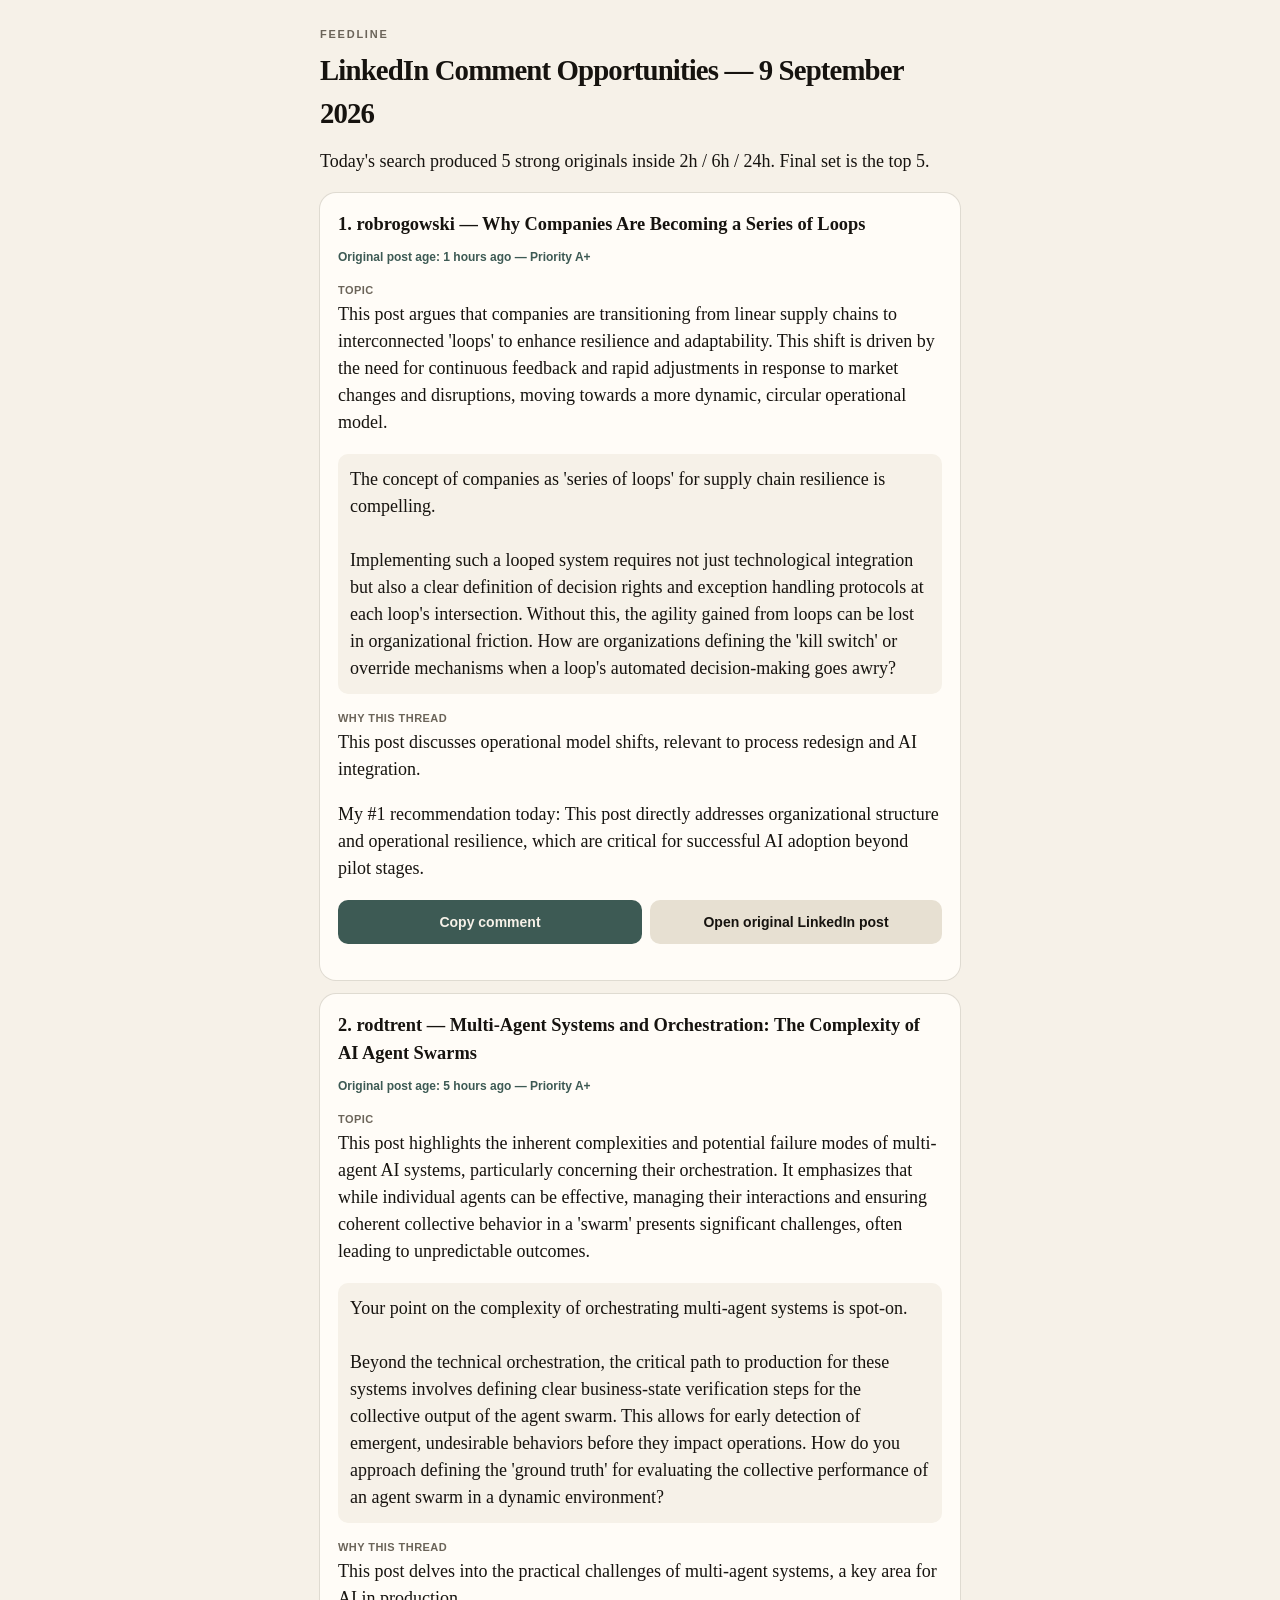
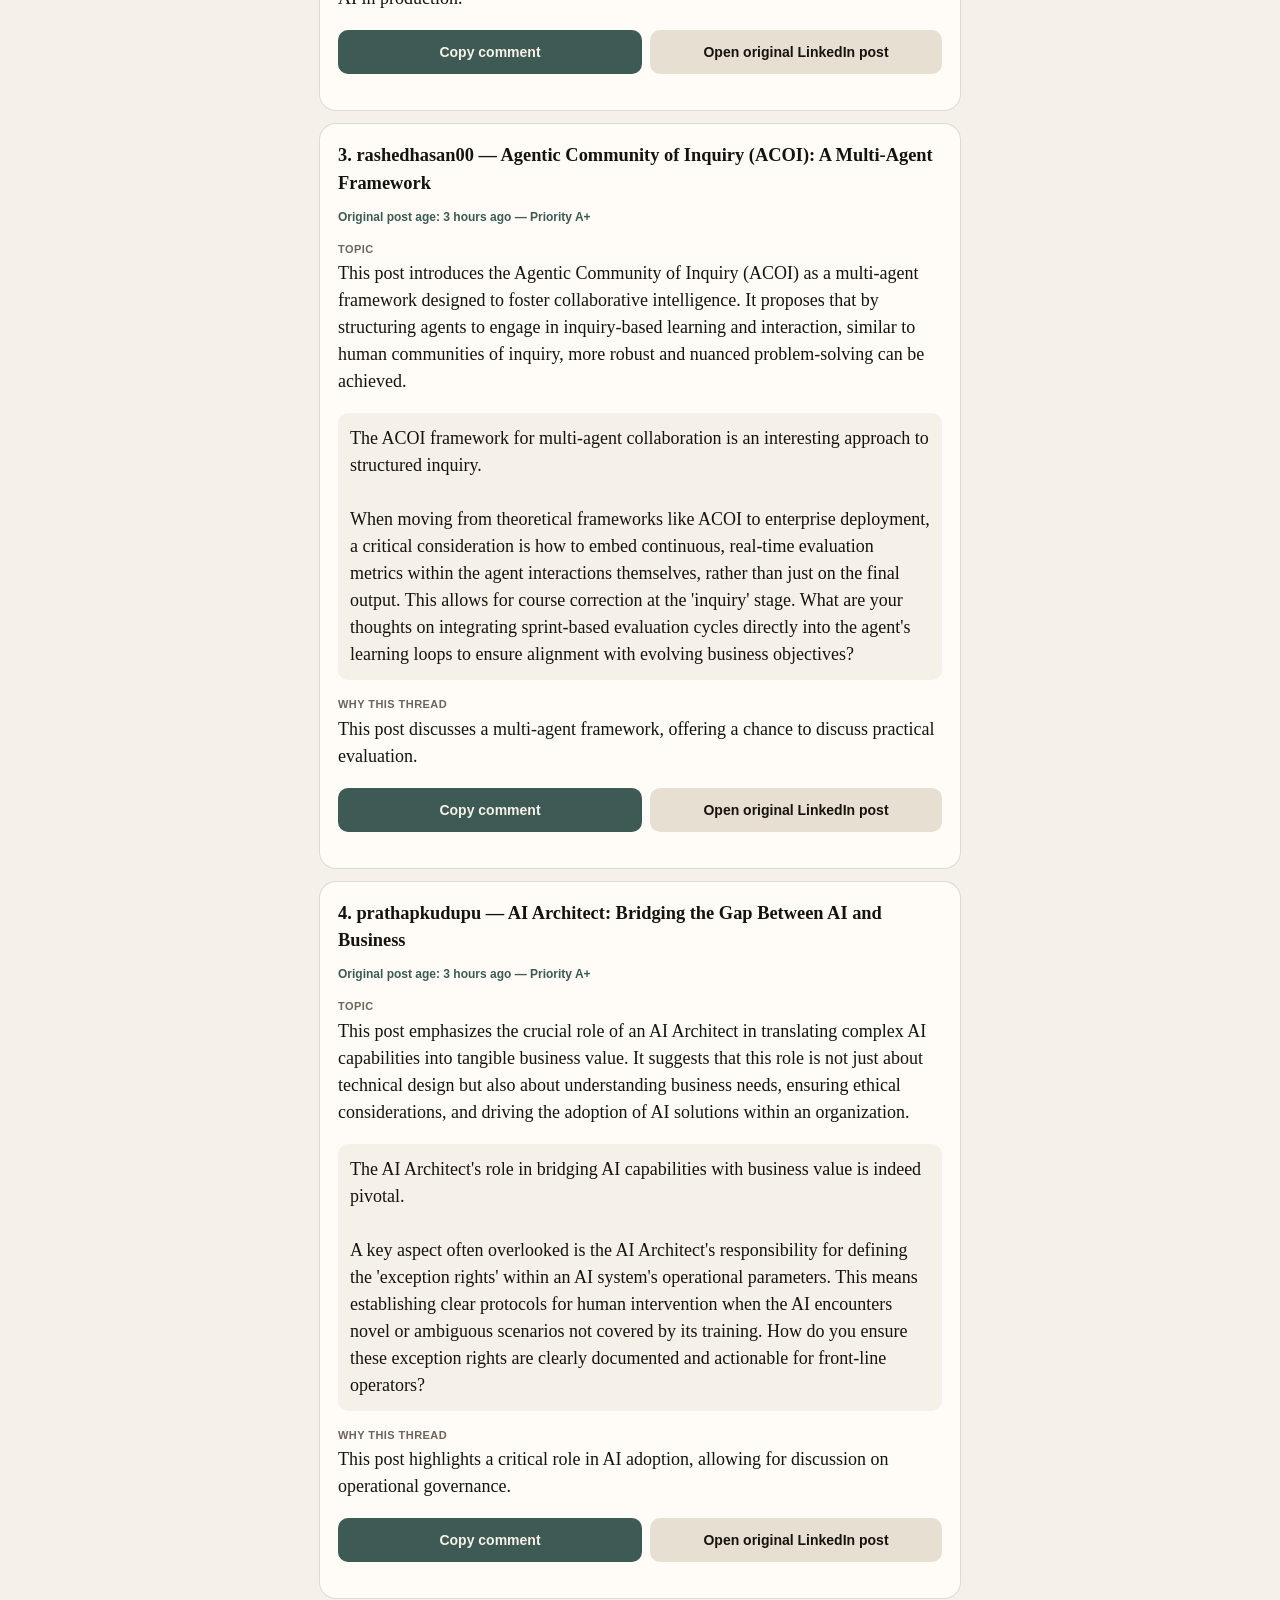
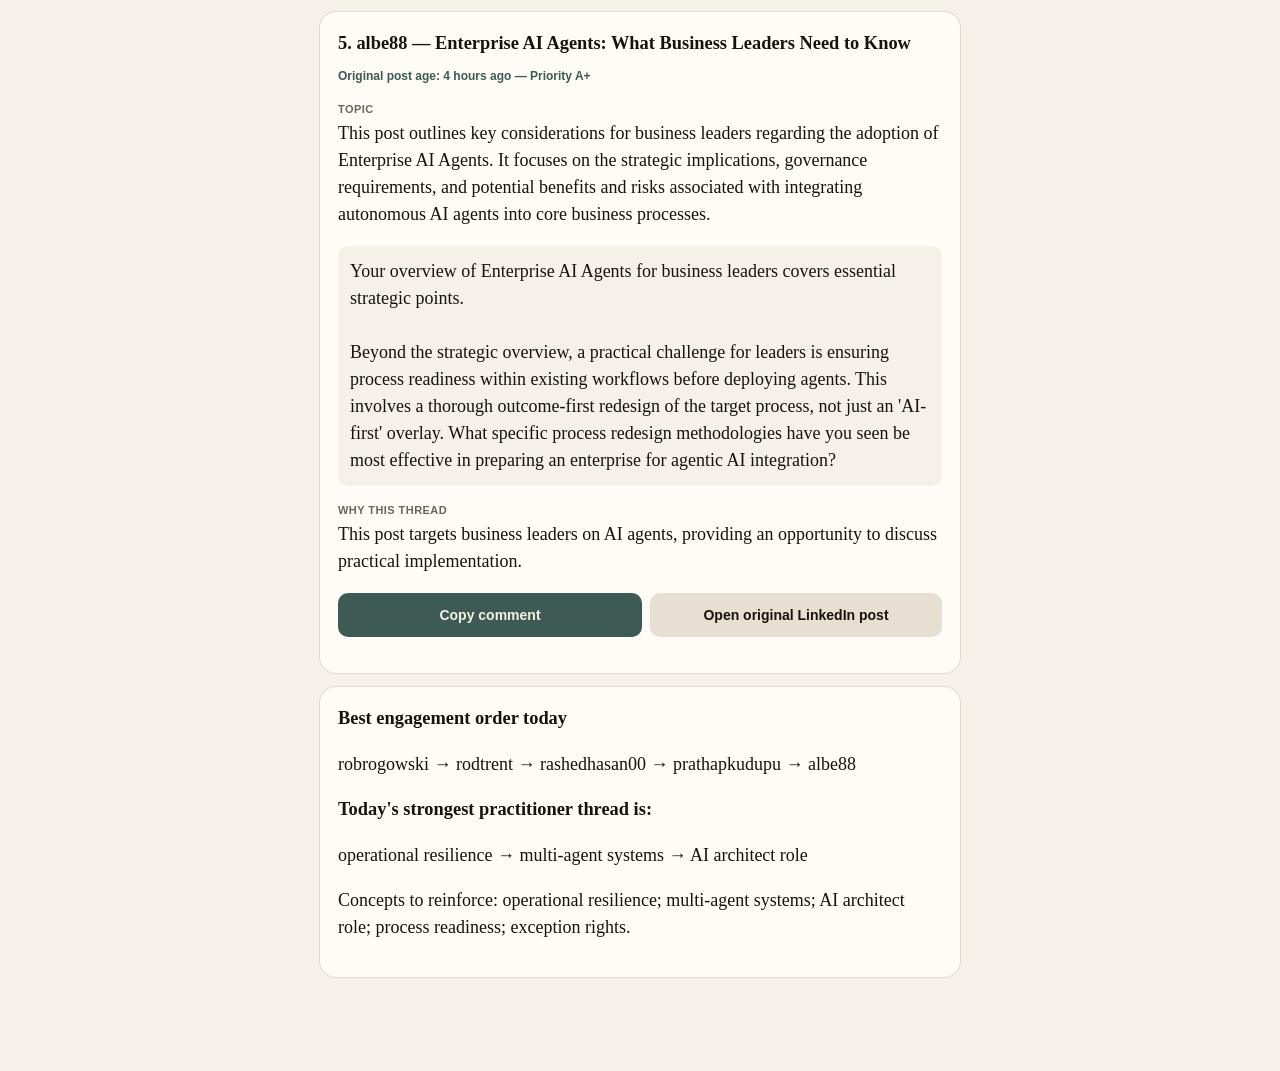
==== commit 06630fb7: "archive 2026-09-09" ====
--- a/docs/archive/2026-09-09.html
+++ b/docs/archive/2026-09-09.html
@@ -27,83 +27,83 @@
 <main>
   <div class="kicker">Feedline</div>
   <h1>LinkedIn Comment Opportunities — 9 September 2026</h1>
-  <p class="lede">Today's search produced 2 strong originals inside 2h, 1 inside 6h, and 2 inside 24h. Final set is the top 5.</p>
+  <p class="lede">Today's search produced 5 strong originals inside 2h / 6h / 24h. Final set is the top 5.</p>
   <section class="item">
-  <h2>1. robrogowski — robrogowski — Why Companies Are Becoming A Series Of Loops</h2>
+  <h2>1. robrogowski — Why Companies Are Becoming a Series of Loops</h2>
   <p class="pri">Original post age: 1 hours ago — Priority A+</p>
-  <p class="topic"><strong>Topic</strong> This post argues that companies are evolving into a series of interconnected loops, emphasizing the need for continuous feedback and adaptation. It highlights how this shift impacts supply chain management, moving from linear processes to dynamic, responsive systems that integrate data and decision-making across various operational stages.</p>
-  <blockquote>The 'series of loops' concept for organizational structure is compelling for supply chain resilience.<br/><br/>Implementing this loop-based model effectively requires a clear definition of the feedback mechanisms and decision points within each loop to prevent analysis paralysis. How do you ensure that the data flowing through these loops is not only timely but also actionable for operational teams?</blockquote>
-  <p class="why"><strong>Why this thread</strong> Discusses a fundamental shift in organizational design relevant to AI-driven operational models.</p>
-  
+  <p class="topic"><strong>Topic</strong> This post argues that companies are transitioning from linear supply chains to interconnected 'loops' to enhance resilience and adaptability. This shift is driven by the need for continuous feedback and rapid adjustments in response to market changes and disruptions, moving towards a more dynamic, circular operational model.</p>
+  <blockquote>The concept of companies as 'series of loops' for supply chain resilience is compelling.<br/><br/>Implementing such a looped system requires not just technological integration but also a clear definition of decision rights and exception handling protocols at each loop's intersection. Without this, the agility gained from loops can be lost in organizational friction. How are organizations defining the 'kill switch' or override mechanisms when a loop's automated decision-making goes awry?</blockquote>
+  <p class="why"><strong>Why this thread</strong> This post discusses operational model shifts, relevant to process redesign and AI integration.</p>
+  <p class="note">My #1 recommendation today: This post directly addresses organizational structure and operational resilience, which are critical for successful AI adoption beyond pilot stages.</p>
   <p class="row">
-    <button type="button" data-copy="The 'series of loops' concept for organizational structure is compelling for supply chain resilience.
+    <button type="button" data-copy="The concept of companies as 'series of loops' for supply chain resilience is compelling.
 
-Implementing this loop-based model effectively requires a clear definition of the feedback mechanisms and decision points within each loop to prevent analysis paralysis. How do you ensure that the data flowing through these loops is not only timely but also actionable for operational teams?">Copy comment</button>
+Implementing such a looped system requires not just technological integration but also a clear definition of decision rights and exception handling protocols at each loop's intersection. Without this, the agility gained from loops can be lost in organizational friction. How are organizations defining the 'kill switch' or override mechanisms when a loop's automated decision-making goes awry?">Copy comment</button>
     <a href="https://www.linkedin.com/posts/robrogowski_why-companies-are-becoming-a-series-of-loops-activity-7503480131286384640-18ep" target="_blank" rel="noreferrer">Open original LinkedIn post</a>
   </p>
 </section>
 <section class="item">
-  <h2>2. kmjahmed — kmjahmed — The AI Governance Opportunity: How To Position</h2>
-  <p class="pri">Original post age: 2 hours ago — Priority A+</p>
-  <p class="topic"><strong>Topic</strong> This post discusses the opportunity for organizations to establish robust AI governance frameworks, moving beyond reactive policy-making. It suggests that a proactive approach to AI governance, focusing on ethical considerations, risk management, and compliance, can position companies for responsible and effective AI adoption.</p>
-  <blockquote>Proactive AI governance is critical, especially when moving from pilot to production.<br/><br/>Beyond policy documents, operationalizing AI governance requires embedding evaluation metrics and audit trails directly into the AI development lifecycle. What specific mechanisms have you seen successfully integrate governance checks into continuous integration/continuous deployment (CI/CD) pipelines for AI systems?</blockquote>
-  <p class="why"><strong>Why this thread</strong> Addresses a core challenge in scaling AI beyond experimentation.</p>
+  <h2>2. rodtrent — Multi-Agent Systems and Orchestration: The Complexity of AI Agent Swarms</h2>
+  <p class="pri">Original post age: 5 hours ago — Priority A+</p>
+  <p class="topic"><strong>Topic</strong> This post highlights the inherent complexities and potential failure modes of multi-agent AI systems, particularly concerning their orchestration. It emphasizes that while individual agents can be effective, managing their interactions and ensuring coherent collective behavior in a 'swarm' presents significant challenges, often leading to unpredictable outcomes.</p>
+  <blockquote>Your point on the complexity of orchestrating multi-agent systems is spot-on.<br/><br/>Beyond the technical orchestration, the critical path to production for these systems involves defining clear business-state verification steps for the collective output of the agent swarm. This allows for early detection of emergent, undesirable behaviors before they impact operations. How do you approach defining the 'ground truth' for evaluating the collective performance of an agent swarm in a dynamic environment?</blockquote>
+  <p class="why"><strong>Why this thread</strong> This post delves into the practical challenges of multi-agent systems, a key area for AI in production.</p>
   
   <p class="row">
-    <button type="button" data-copy="Proactive AI governance is critical, especially when moving from pilot to production.
+    <button type="button" data-copy="Your point on the complexity of orchestrating multi-agent systems is spot-on.
 
-Beyond policy documents, operationalizing AI governance requires embedding evaluation metrics and audit trails directly into the AI development lifecycle. What specific mechanisms have you seen successfully integrate governance checks into continuous integration/continuous deployment (CI/CD) pipelines for AI systems?">Copy comment</button>
-    <a href="https://www.linkedin.com/posts/kmjahmed_the-ai-governance-opportunity-how-to-position-activity-7503467364601032704-fjkI" target="_blank" rel="noreferrer">Open original LinkedIn post</a>
-  </p>
-</section>
-<section class="item">
-  <h2>3. rodtrent — rodtrent — Multi-Agent Systems and Orchestration: The</h2>
-  <p class="pri">Original post age: 5 hours ago — Priority A+</p>
-  <p class="topic"><strong>Topic</strong> This post delves into the complexities of orchestrating multi-agent systems, emphasizing the need for robust mechanisms to handle concurrency, consistency, and rollback. It suggests that as organizations move from single agents to interconnected multi-agent architectures, effective orchestration becomes paramount for maintaining system integrity and performance.</p>
-  <blockquote>Orchestration in multi-agent systems is key to managing complexity and ensuring reliability.<br/><br/>When designing orchestration for these systems, defining clear exception handling and rollback procedures is crucial to prevent cascading failures. How do you approach designing a 'kill switch' or graceful degradation mechanism for a multi-agent system when an unexpected state or failure occurs in one of the agents?</blockquote>
-  <p class="why"><strong>Why this thread</strong> Directly relevant to advanced AI architecture and operational stability.</p>
-  
-  <p class="row">
-    <button type="button" data-copy="Orchestration in multi-agent systems is key to managing complexity and ensuring reliability.
-
-When designing orchestration for these systems, defining clear exception handling and rollback procedures is crucial to prevent cascading failures. How do you approach designing a 'kill switch' or graceful degradation mechanism for a multi-agent system when an unexpected state or failure occurs in one of the agents?">Copy comment</button>
+Beyond the technical orchestration, the critical path to production for these systems involves defining clear business-state verification steps for the collective output of the agent swarm. This allows for early detection of emergent, undesirable behaviors before they impact operations. How do you approach defining the 'ground truth' for evaluating the collective performance of an agent swarm in a dynamic environment?">Copy comment</button>
     <a href="https://www.linkedin.com/posts/rodtrent_multi-agent-systems-and-orchestration-the-activity-7503423388833640448-Z2Zv" target="_blank" rel="noreferrer">Open original LinkedIn post</a>
   </p>
 </section>
 <section class="item">
-  <h2>4. rashedhasan00 — rashedhasan00 — Artificial Intelligence, Machine Learning</h2>
+  <h2>3. rashedhasan00 — Agentic Community of Inquiry (ACOI): A Multi-Agent Framework</h2>
   <p class="pri">Original post age: 3 hours ago — Priority A+</p>
-  <p class="topic"><strong>Topic</strong> This post highlights the growing importance of agentic AI and multi-agent systems in the current AI landscape. It implies that these systems, capable of autonomous decision-making and interaction, represent a significant evolution in AI capabilities, moving towards more complex and adaptive applications.</p>
-  <blockquote>The shift towards agentic AI and multi-agent systems is fundamentally changing how we design intelligent applications.<br/><br/>For these agentic systems to move from concept to reliable production, establishing clear boundaries for their autonomous actions and decision rights is paramount. How do you define and enforce the 'exception rights' for an agent, ensuring it operates within defined parameters while still leveraging its autonomy?</blockquote>
-  <p class="why"><strong>Why this thread</strong> Focuses on the practical implications of agentic AI for enterprise deployment.</p>
+  <p class="topic"><strong>Topic</strong> This post introduces the Agentic Community of Inquiry (ACOI) as a multi-agent framework designed to foster collaborative intelligence. It proposes that by structuring agents to engage in inquiry-based learning and interaction, similar to human communities of inquiry, more robust and nuanced problem-solving can be achieved.</p>
+  <blockquote>The ACOI framework for multi-agent collaboration is an interesting approach to structured inquiry.<br/><br/>When moving from theoretical frameworks like ACOI to enterprise deployment, a critical consideration is how to embed continuous, real-time evaluation metrics within the agent interactions themselves, rather than just on the final output. This allows for course correction at the 'inquiry' stage. What are your thoughts on integrating sprint-based evaluation cycles directly into the agent's learning loops to ensure alignment with evolving business objectives?</blockquote>
+  <p class="why"><strong>Why this thread</strong> This post discusses a multi-agent framework, offering a chance to discuss practical evaluation.</p>
   
   <p class="row">
-    <button type="button" data-copy="The shift towards agentic AI and multi-agent systems is fundamentally changing how we design intelligent applications.
+    <button type="button" data-copy="The ACOI framework for multi-agent collaboration is an interesting approach to structured inquiry.
 
-For these agentic systems to move from concept to reliable production, establishing clear boundaries for their autonomous actions and decision rights is paramount. How do you define and enforce the 'exception rights' for an agent, ensuring it operates within defined parameters while still leveraging its autonomy?">Copy comment</button>
+When moving from theoretical frameworks like ACOI to enterprise deployment, a critical consideration is how to embed continuous, real-time evaluation metrics within the agent interactions themselves, rather than just on the final output. This allows for course correction at the 'inquiry' stage. What are your thoughts on integrating sprint-based evaluation cycles directly into the agent's learning loops to ensure alignment with evolving business objectives?">Copy comment</button>
     <a href="https://www.linkedin.com/posts/rashedhasan00_artificialintelligence-machinelearning-activity-7503457102770913280-h4qR" target="_blank" rel="noreferrer">Open original LinkedIn post</a>
   </p>
 </section>
 <section class="item">
-  <h2>5. prathapkudupu — prathapkudupu — AI, Artificial Intelligence, AI Architect</h2>
+  <h2>4. prathapkudupu — AI Architect: Bridging the Gap Between AI and Business</h2>
   <p class="pri">Original post age: 3 hours ago — Priority A+</p>
-  <p class="topic"><strong>Topic</strong> This post discusses the role of an AI architect in designing and implementing robust AI solutions, particularly in the context of Generative AI and agentic systems. It implicitly argues that a well-defined architectural approach is essential for scaling AI initiatives and ensuring their long-term viability and performance.</p>
-  <blockquote>The AI architect's role is increasingly vital in navigating the complexities of GenAI and agentic systems.<br/><br/>When architecting for GenAI, the operational feedback loop for model performance and drift becomes a critical design consideration. What specific architectural patterns or tools have you found most effective for continuously monitoring and retraining GenAI models in a production environment to maintain their efficacy?</blockquote>
-  <p class="why"><strong>Why this thread</strong> Highlights the architectural challenges of deploying advanced AI.</p>
+  <p class="topic"><strong>Topic</strong> This post emphasizes the crucial role of an AI Architect in translating complex AI capabilities into tangible business value. It suggests that this role is not just about technical design but also about understanding business needs, ensuring ethical considerations, and driving the adoption of AI solutions within an organization.</p>
+  <blockquote>The AI Architect's role in bridging AI capabilities with business value is indeed pivotal.<br/><br/>A key aspect often overlooked is the AI Architect's responsibility for defining the 'exception rights' within an AI system's operational parameters. This means establishing clear protocols for human intervention when the AI encounters novel or ambiguous scenarios not covered by its training. How do you ensure these exception rights are clearly documented and actionable for front-line operators?</blockquote>
+  <p class="why"><strong>Why this thread</strong> This post highlights a critical role in AI adoption, allowing for discussion on operational governance.</p>
   
   <p class="row">
-    <button type="button" data-copy="The AI architect's role is increasingly vital in navigating the complexities of GenAI and agentic systems.
+    <button type="button" data-copy="The AI Architect's role in bridging AI capabilities with business value is indeed pivotal.
 
-When architecting for GenAI, the operational feedback loop for model performance and drift becomes a critical design consideration. What specific architectural patterns or tools have you found most effective for continuously monitoring and retraining GenAI models in a production environment to maintain their efficacy?">Copy comment</button>
+A key aspect often overlooked is the AI Architect's responsibility for defining the 'exception rights' within an AI system's operational parameters. This means establishing clear protocols for human intervention when the AI encounters novel or ambiguous scenarios not covered by its training. How do you ensure these exception rights are clearly documented and actionable for front-line operators?">Copy comment</button>
     <a href="https://www.linkedin.com/posts/prathapkudupu_ai-artificialintelligence-aiarchitect-activity-7503450584704991232-O6sh" target="_blank" rel="noreferrer">Open original LinkedIn post</a>
+  </p>
+</section>
+<section class="item">
+  <h2>5. albe88 — Enterprise AI Agents: What Business Leaders Need to Know</h2>
+  <p class="pri">Original post age: 4 hours ago — Priority A+</p>
+  <p class="topic"><strong>Topic</strong> This post outlines key considerations for business leaders regarding the adoption of Enterprise AI Agents. It focuses on the strategic implications, governance requirements, and potential benefits and risks associated with integrating autonomous AI agents into core business processes.</p>
+  <blockquote>Your overview of Enterprise AI Agents for business leaders covers essential strategic points.<br/><br/>Beyond the strategic overview, a practical challenge for leaders is ensuring process readiness within existing workflows before deploying agents. This involves a thorough outcome-first redesign of the target process, not just an 'AI-first' overlay. What specific process redesign methodologies have you seen be most effective in preparing an enterprise for agentic AI integration?</blockquote>
+  <p class="why"><strong>Why this thread</strong> This post targets business leaders on AI agents, providing an opportunity to discuss practical implementation.</p>
+  
+  <p class="row">
+    <button type="button" data-copy="Your overview of Enterprise AI Agents for business leaders covers essential strategic points.
+
+Beyond the strategic overview, a practical challenge for leaders is ensuring process readiness within existing workflows before deploying agents. This involves a thorough outcome-first redesign of the target process, not just an 'AI-first' overlay. What specific process redesign methodologies have you seen be most effective in preparing an enterprise for agentic AI integration?">Copy comment</button>
+    <a href="https://www.linkedin.com/posts/albe88_aiagents-enterpriseai-aigovernance-activity-7503438494082445312-mMGJ" target="_blank" rel="noreferrer">Open original LinkedIn post</a>
   </p>
 </section>
   <section class="item">
     <h2>Best engagement order today</h2>
-    <p>robrogowski → kmjahmed → rodtrent → rashedhasan00 → prathapkudupu</p>
+    <p>robrogowski → rodtrent → rashedhasan00 → prathapkudupu → albe88</p>
     <h2>Today's strongest practitioner thread is:</h2>
-    <p>AI Governance → Multi-Agent Orchestration → Agentic AI Operationalization</p>
-    <p>Concepts to reinforce: operationalizing AI governance; multi-agent system reliability; agentic AI decision rights.</p>
+    <p>operational resilience → multi-agent systems → AI architect role</p>
+    <p>Concepts to reinforce: operational resilience; multi-agent systems; AI architect role; process readiness; exception rights.</p>
   </section>
 </main>
 <script>
